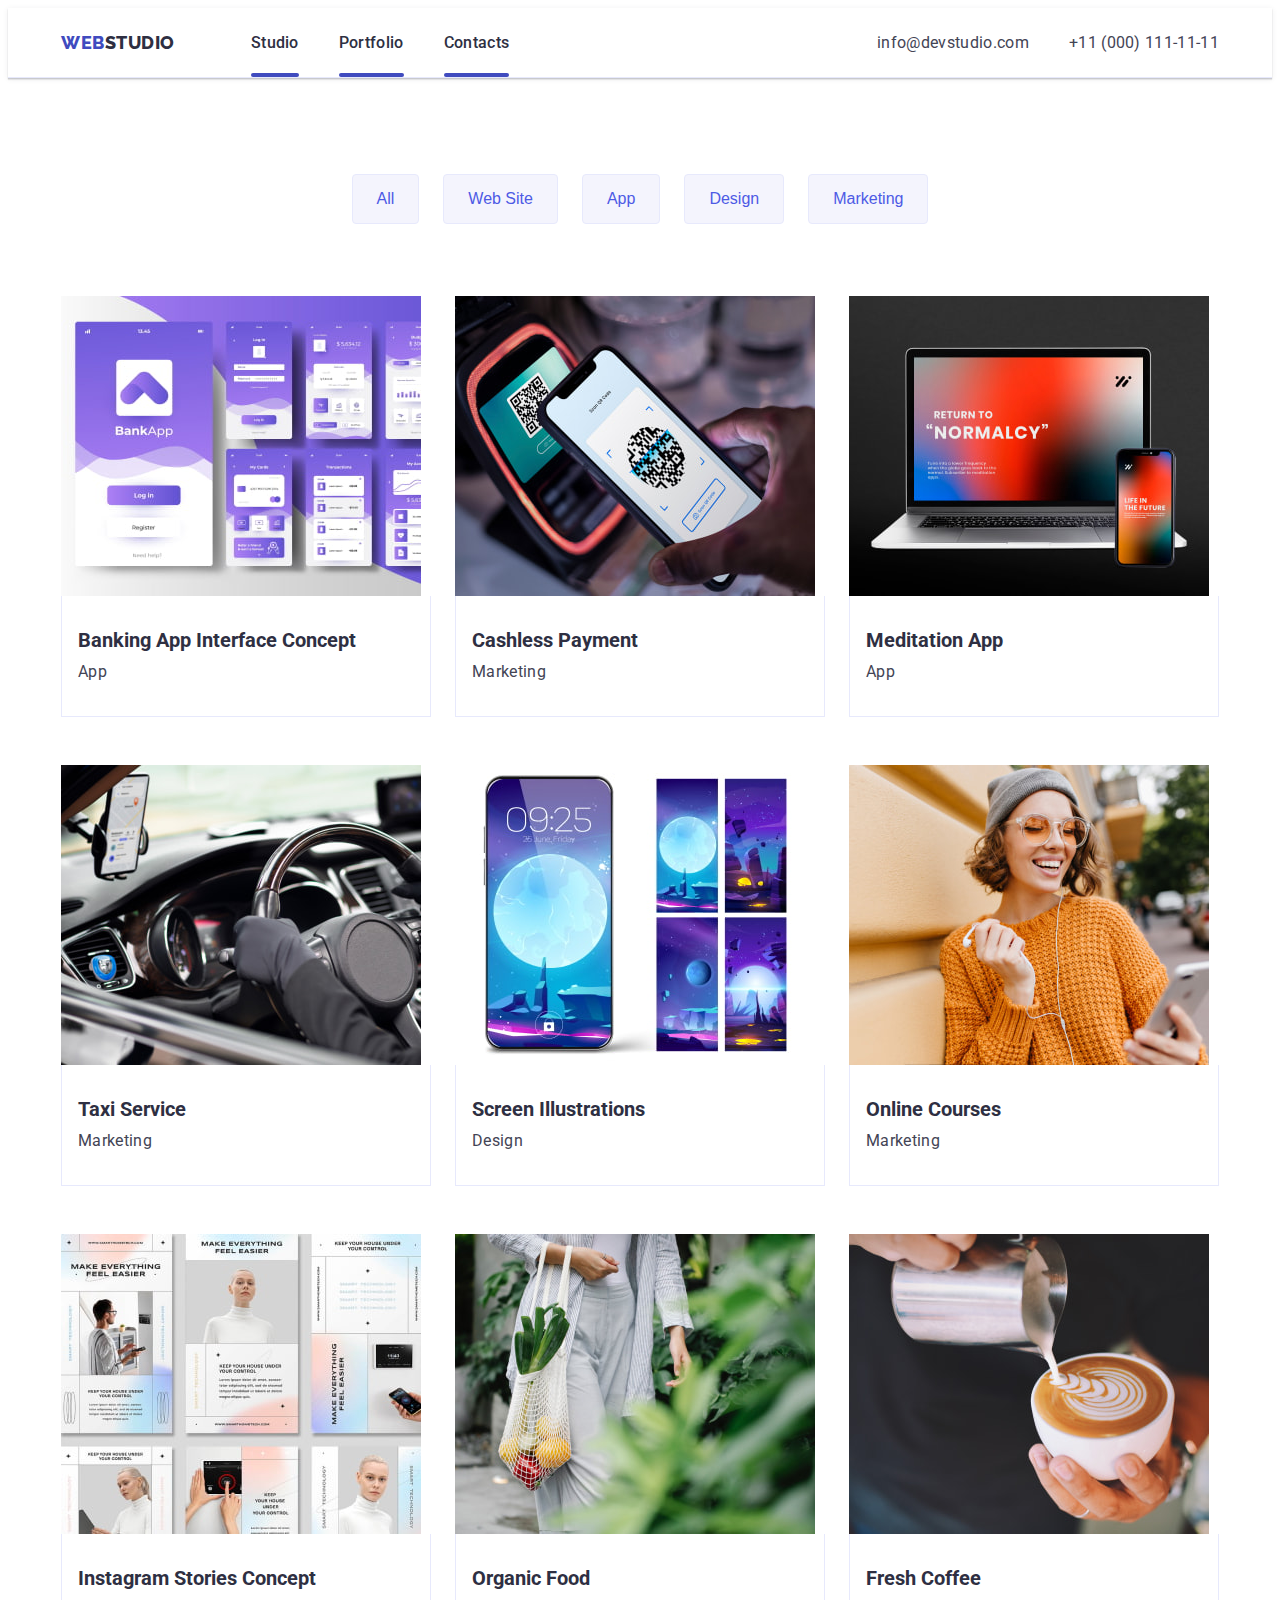
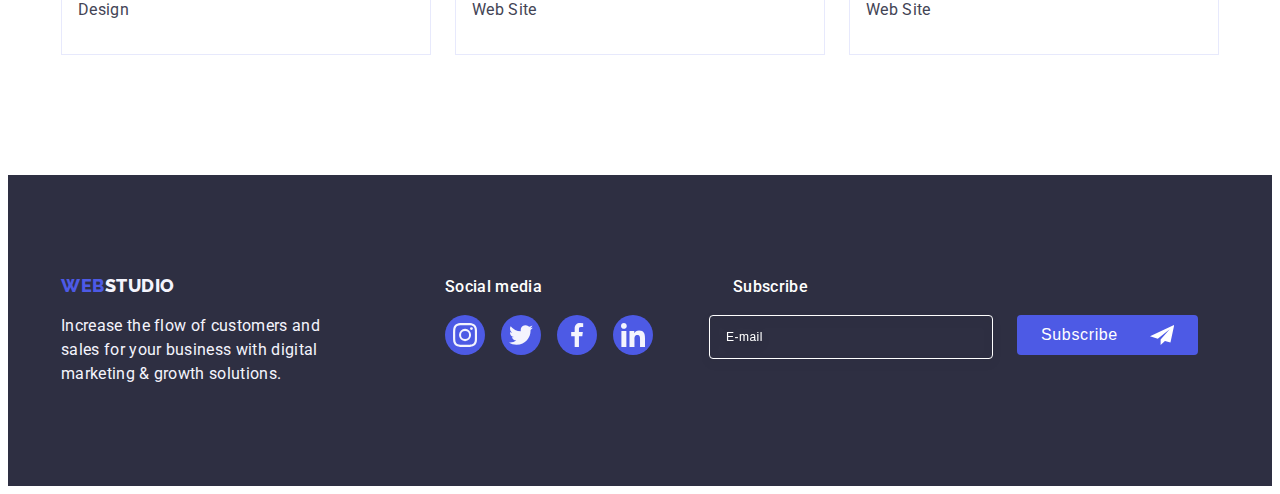
==== portfolio.html @ f1af1fd8 "Initial commit" ====
<!DOCTYPE html>
<html lang="en">
  <head>
    <meta charset="UTF-8" />
    <meta http-equiv="X-UA-Compatible" content="IE=edge" />
    <meta name="viewport" content="width=device-width, initial-scale=1.0" />
    <link rel="preconnect" href="https://fonts.googleapis.com" />
    <link rel="preconnect" href="https://fonts.gstatic.com" crossorigin />
    <title>Портфоліо</title>
    <link
      rel="stylesheet"
      href="https://cdnjs.cloudflare.com/ajax/libs/modern-normalize/2.0.0/modern-normalize.min.css"
      integrity="sha512-4xo8blKMVCiXpTaLzQSLSw3KFOVPWhm/TRtuPVc4WG6kUgjH6J03IBuG7JZPkcWMxJ5huwaBpOpnwYElP/m6wg=="
      crossorigin="anonymous"
      referrerpolicy="no-referrer"
    />
    <link
      href="https://fonts.googleapis.com/css2?family=Raleway:wght@800&family=Roboto:wght@400;500;700;900&display=swap"
      rel="stylesheet"
    />
    <link rel="stylesheet" href="./css/style.css" />
  </head>

  <body>
    <header class="header">
      <div class="container container-header">
        <nav class="nav">
          <a class="logo link" href="./index.html">Web<span class="studio">Studio</span></a>

          <ul class="list list-second">
            <li class="list-1"><a class="link link-first active" href="./index.html">Studio</a></li>
            <li class="list-1"
              ><a class="link link-first active" href="./portfolio.html">Portfolio</a></li
            >
            <li class="list-1"><a class="link link-first active" href="">Contacts</a></li>
          </ul>
        </nav>

        <address class="address">
          <ul class="list list-second">
            <li
              ><a class="mail-tel link" href="mailto:info@devstudio.com">info@devstudio.com</a></li
            >
            <li><a class="mail-tel link" href="tel:+110001111111">+11 (000) 111-11-11</a></li>
          </ul>
        </address>
      </div>
    </header>

    <main>
      <section class="portfolio-section-one">
        <div class="container">
          <h1 class="title-h-first visually-hidden">Effective Solutions for Your Business</h1>

          <ul class="portfolio-list">
            <li><button class="portfolio-button" type="button">All</button></li>
            <li><button class="portfolio-button" type="button">Web Site</button></li>
            <li><button class="portfolio-button" type="button">App</button></li>
            <li><button class="portfolio-button" type="button">Design</button></li>
            <li><button class="portfolio-button" type="button">Marketing</button></li>
          </ul>

          <ul class="portfolio-list-second">
            <li class="portfolio-li">
              <a class="link portfolio-link" href="">
                <div class="portfolio-image">
                  <img
                    src="./images/jpg/img1.jpg"
                    alt="Banking App Interface Concept"
                    width="360"
                    height="300"
                  />
                  <p class="portfolio-info"
                    >14 Stylish and User-Friendly App Design Concepts · Task Manager App · Calorie
                    Tracker App · Exotic Fruit Ecommerce App · Cloud Storage App</p
                  >
                </div>
                <div class="portfolio-container">
                  <h2 class="portfolio-h">Banking App Interface Concept</h2>
                  <p class="portfolio-p">App</p>
                </div>
              </a>
            </li>
            <li class="portfolio-li">
              <a class="link portfolio-link" href="">
                <div class="portfolio-image">
                  <img
                    src="./images/jpg/img2.jpg"
                    alt="Cashless Payment"
                    width="360"
                    height="300"
                  />
                  <p class="portfolio-info"
                    >14 Stylish and User-Friendly App Design Concepts · Task Manager App · Calorie
                    Tracker App · Exotic Fruit Ecommerce App · Cloud Storage App</p
                  >
                </div>
                <div class="portfolio-container">
                  <h2 class="portfolio-h">Cashless Payment</h2>
                  <p class="portfolio-p">Marketing</p>
                </div>
              </a>
            </li>
            <li class="portfolio-li">
              <a class="link portfolio-link" href=""
                ><div class="portfolio-image">
                  <img src="./images/jpg/img3.jpg" alt="Meditation App" width="360" height="300" />
                  <p class="portfolio-info"
                    >14 Stylish and User-Friendly App Design Concepts · Task Manager App · Calorie
                    Tracker App · Exotic Fruit Ecommerce App · Cloud Storage App</p
                  >
                </div>
                <div class="portfolio-container">
                  <h2 class="portfolio-h">Meditation App</h2>
                  <p class="portfolio-p">App</p>
                </div>
              </a>
            </li>
            <li class="portfolio-li">
              <a class="link portfolio-link" href=""
                ><div class="portfolio-image">
                  <img src="./images/jpg/img4.jpg" alt="Taxi Service" width="360" height="300" />
                  <p class="portfolio-info"
                    >14 Stylish and User-Friendly App Design Concepts · Task Manager App · Calorie
                    Tracker App · Exotic Fruit Ecommerce App · Cloud Storage App</p
                  >
                </div>
                <div class="portfolio-container">
                  <h2 class="portfolio-h">Taxi Service</h2>
                  <p class="portfolio-p">Marketing</p>
                </div>
              </a>
            </li>
            <li class="portfolio-li">
              <a class="link portfolio-link" href="">
                <div class="portfolio-image"
                  ><img
                    src="./images/jpg/img5.jpg"
                    alt="Screen Illustrations"
                    width="360"
                    height="300"
                  />
                  <p class="portfolio-info"
                    >14 Stylish and User-Friendly App Design Concepts · Task Manager App · Calorie
                    Tracker App · Exotic Fruit Ecommerce App · Cloud Storage App</p
                  >
                </div>
                <div class="portfolio-container">
                  <h2 class="portfolio-h">Screen Illustrations</h2>
                  <p class="portfolio-p">Design</p>
                </div>
              </a>
            </li>
            <li class="portfolio-li">
              <a class="link portfolio-link" href=""
                ><div class="portfolio-image">
                  <img src="./images/jpg/img6.jpg" alt="Online Courses" width="360" height="300" />
                  <p class="portfolio-info"
                    >14 Stylish and User-Friendly App Design Concepts · Task Manager App · Calorie
                    Tracker App · Exotic Fruit Ecommerce App · Cloud Storage App</p
                  >
                </div>
                <div class="portfolio-container">
                  <h2 class="portfolio-h">Online Courses</h2>
                  <p class="portfolio-p">Marketing</p>
                </div>
              </a>
            </li>
            <li class="portfolio-li">
              <a class="link portfolio-link" href=""
                ><div class="portfolio-image">
                  <img
                    src="./images/jpg/img7.jpg"
                    alt="Instagram Stories Concept"
                    width="360"
                    height="300"
                  />
                  <p class="portfolio-info"
                    >14 Stylish and User-Friendly App Design Concepts · Task Manager App · Calorie
                    Tracker App · Exotic Fruit Ecommerce App · Cloud Storage App</p
                  >
                </div>
                <div class="portfolio-container">
                  <h2 class="portfolio-h">Instagram Stories Concept</h2>
                  <p class="portfolio-p">Design</p>
                </div>
              </a>
            </li>
            <li class="portfolio-li">
              <a class="link portfolio-link" href=""
                ><div class="portfolio-image">
                  <img src="./images/jpg/img8.jpg" alt="Organic Food" width="360" height="300" />
                  <p class="portfolio-info"
                    >14 Stylish and User-Friendly App Design Concepts · Task Manager App · Calorie
                    Tracker App · Exotic Fruit Ecommerce App · Cloud Storage App</p
                  >
                </div>
                <div class="portfolio-container">
                  <h2 class="portfolio-h">Organic Food</h2>
                  <p class="portfolio-p">Web Site</p>
                </div>
              </a>
            </li>
            <li class="portfolio-li">
              <a class="link portfolio-link" href=""
                ><div class="portfolio-image">
                  <img src="./images/jpg/img9.jpg" alt="Fresh Coffee" width="360" height="300" />
                  <p class="portfolio-info"
                    >14 Stylish and User-Friendly App Design Concepts · Task Manager App · Calorie
                    Tracker App · Exotic Fruit Ecommerce App · Cloud Storage App</p
                  >
                </div>
                <div class="portfolio-container">
                  <h2 class="portfolio-h">Fresh Coffee</h2>
                  <p class="portfolio-p">Web Site</p>
                </div>
              </a>
            </li>
          </ul>
        </div>
      </section>
    </main>

    <footer class="footer">
      <div class="container footer-container">
        <div class="first-footer-container">
          <a class="footer-logo display footer-link" href="./index.html"
            >Web<span class="studio footer-studio">Studio</span></a
          >

          <p class="footer-text"
            >Increase the flow of customers and sales for your business with digital marketing &
            growth solutions.</p
          >
        </div>

        <div class="footer-social">
          <p class="p-media">Social media</p>
          <ul class="ul-media">
            <li class="li-media">
              <a class="a-media" href="">
                <svg class="svg-footer" width="24" height="24">
                  <use href="./images/icons.svg#instagram"></use>
                </svg>
              </a>
            </li>
            <li class="li-media">
              <a class="a-media" href="">
                <svg class="svg-footer" width="24" height="24">
                  <use href="./images/icons.svg#twitter"></use>
                </svg>
              </a>
            </li>
            <li class="li-media">
              <a class="a-media" href="">
                <svg class="svg-footer" width="24" height="24">
                  <use href="./images/icons.svg#facebook"></use>
                </svg>
              </a>
            </li>
            <li class="li-media">
              <a class="a-media" href="">
                <svg class="svg-footer" width="24" height="24">
                  <use href="./images/icons.svg#linkedin"></use>
                </svg>
              </a>
            </li>
          </ul>
        </div>

        <div class="container-subscribe">
          <p class="p-media">Subscribe</p>
          <form class="subscribe">
            <label class="label-one">
              <input class="subscribe-email" type="email" name="user-email" placeholder="E-mail" />
            </label>
            <button class="subscribe-button" type="submit"
              >Subscribe
              <svg class="icon-send" width="24" height="24">
                <use href="./images/icons.svg#icon-send"></use>
              </svg>
            </button>
          </form>
        </div>
      </div>
    </footer>
  </body>
</html>
---- css/style.css ----
:root {
  --white-color-first: #f4f4fd;
  --black-color: #2e2f42;
  --black-color-second: #434455;
  --blue-color: #4d5ae5;
  --white-color: #ffffff;
  --background-color-button: #404bbf;
  --light-slate: #8e8f99;
  --green: #31d0aa;
  --modal-window: #fcfcfc;
  --modal-button: #e7e9fc;
  --logo-weight: 500;
  --title-weight: 700;
  --logo-size: 16px;
  --logo-line-height: 1.5;
  --letter-spacing: 2%;
  --text-align: center;
  --title-size: 20px;
}

body {
  font-family: 'Roboto', sans-serif;
  color: var(--black-color-second);
  background-color: var(--white-color);
}

header {
  display: block;
}

img {
  display: block;
}

ul {
  padding-left: 0;
  padding-right: 0;
  list-style: none;
  margin: 0;
}

h1,
h2,
h3,
h4,
h5,
h6,
p {
  margin: 0;
}

.header {
  border-bottom: 1px solid #e7e9fc;
  box-shadow: 0px 2px 1px rgba(46, 47, 66, 0.08), 0px 1px 1px rgba(46, 47, 66, 0.16),
    0px 1px 6px rgba(46, 47, 66, 0.08);
}

.container {
  width: 1158px;
  margin: 0 auto;
  padding: 0 15px;
}

.container-header {
  display: flex;
  justify-content: space-between;
  align-items: center;
}

.nav {
  display: flex;
  align-items: center;
}

.header .logo {
  margin-right: 76px;
}

.logo {
  color: var(--blue-color);
  font-family: 'Raleway', sans-serif;
  font-weight: 800;
  font-size: 18px;
  line-height: 1.17;
  letter-spacing: 0.03em;
  text-transform: uppercase;
  position: relative;
  color: var(--background-color-button);
}

.link {
  text-decoration: none;
  padding: 24px 0;
}

.studio {
  color: var(--black-color);
}

.list {
  list-style: none;
  display: flex;
  gap: 24px;
  transition: color 250ms cubic-bezier(0.4, 0, 0.2, 1);
}

.list-1 {
  font-weight: var(--logo-weight);
  font-size: var(--logo-size);
  line-height: var(--logo-line-height);
  letter-spacing: 0.02em;
  color: var(--black-color);
  position: relative;
  color: var(--background-color-button);
}

.list-second {
  display: flex;
  gap: 40px;
  align-items: center;
}

.address-list {
  display: flex;
  gap: 40px;
  align-items: center;
  transition: color 250ms cubic-bezier(0.4, 0, 0.2, 1);
}

.list-third {
  gap: 24px;
}

.link-first {
  color: var(--black-color);
}

.active {
  position: relative;
  transition: color 250ms cubic-bezier(0.4, 0, 0.2, 1);
}

.active::after {
  content: '';
  position: absolute;
  left: 0;
  bottom: -1px;
  width: 100%;
  height: 4px;
  display: block;
  background-color: var(--background-color-button);
  border-radius: 2px;
}

.link-first:hover,
.link-first:focus {
  color: var(--background-color-button);
}

.address {
  display: flex;
  font-style: normal;
  align-self: center;
  margin-left: auto;
  justify-content: flex-end;
}

.mail-tel {
  font-size: var(--logo-size);
  line-height: var(--logo-line-height);
  letter-spacing: 0.02em;
  color: #434455;
  transition: color 250ms cubic-bezier(0.4, 0, 0.2, 1);
}

.mail-tel:hover,
.mail-tel:focus {
  color: var(--background-color-button);
}

.section-first {
  background-color: var(--black-color);
  padding: 188px 0;
  background: linear-gradient(rgba(46, 47, 66, 0.7), rgba(46, 47, 66, 0.7)),
    url(/goit-markup-hw-04/images/jpg/first-section.jpg);
  max-width: 1440px;
  background-repeat: no-repeat;
  background-size: cover;
  background-position: center;
  margin-left: auto;
  margin-right: auto;
}

.title-h-first {
  font-weight: var(--title-weight);
  font-size: 56px;
  line-height: 1.07;
  letter-spacing: 0.02em;
  text-align: var(--text-align);
  color: var(--white-color);
  max-width: 496px;
  margin-top: 0;
  margin-left: auto;
  margin-right: auto;
}

.first-button {
  background-color: var(--blue-color);
  font-family: inherit;
  font-weight: var(--logo-weight);
  font-size: var(--logo-size);
  line-height: var(--logo-line-height);
  letter-spacing: 0.04em;
  color: var(--white-color);
  cursor: pointer;
  border: none;
  display: block;
  min-width: 169px;
  height: 56px;
  border: none;
  border-radius: 4px;
  cursor: pointer;
  margin-left: auto;
  margin-right: auto;
  margin-top: 48px;
  transition: background-color 250ms cubic-bezier(0.4, 0, 0.2, 1);
}

.first-button:hover,
.first-button:focus {
  background-color: var(--background-color-button);
}

.section-second {
  padding: 120px 0;
}

.title-h-second {
  color: var(--black-color);
  font-weight: var(--title-weight);
  font-size: 36px;
  line-height: 1.11;
  letter-spacing: 0.02em;
  text-align: var(--text-align);
  text-transform: capitalize;
}

.second {
  margin-bottom: 72px;
}

.div {
  display: flex;
  align-items: center;
  justify-content: center;
  height: 112px;
  background-color: var(--white-color-first);
  border-radius: 4px;
  margin-bottom: 8px;
}

.list-two {
  display: flex;
  gap: 24px;
}

.li-one {
  width: calc((100% - 72px) / 4);
}

.div-two {
  display: flex;
  align-items: center;
  justify-content: center;
  height: 112px;
  background-color: var(--white-color-first);
  border-radius: 4px;
  margin-bottom: 8px;
}

.li-two {
  width: calc((100% - 48px) / 3);
}

.title-h-third-min {
  color: var(--black-color);
  font-weight: var(--logo-weight);
  font-size: var(--title-size);
  line-height: var(--logo-line-height);
  letter-spacing: 0.02em;
  margin-bottom: 8px;
}

.text-p-min {
  line-height: var(--logo-line-height);
  letter-spacing: 0.02em;
}

.section-third {
  padding-bottom: 120px;
}

.section-fourth {
  background-color: var(--white-color-first);
  padding: 120px 0;
}

.class-li {
  background-color: var(--white-color);
  width: calc((100% - 72px) / 4);
  border-radius: 0px 0px 4px 4px;
  box-shadow: 0px 1px 6px rgba(46, 47, 66, 0.08), 0px 1px 1px rgba(46, 47, 66, 0.16),
    0px 2px 1px rgba(46, 47, 66, 0.08);
}

.div-one {
  padding: 32px 0px;
}

.social-media {
  display: flex;
  justify-content: center;
  gap: 24px;
  margin-top: 8px;
}

.media-first {
  width: 40px;
  height: 40px;
}

.media-link {
  width: 100%;
  height: 100%;
  background-color: var(--blue-color);
  border-radius: 50%;
  display: flex;
  align-items: center;
  justify-content: center;
  transition: background-color 250ms cubic-bezier(0.4, 0, 0.2, 1);
}

.media-link:hover,
.media-link:focus {
  background-color: var(--background-color-button);
}

.media-svg {
  fill: var(--white-color-first);
}

.title-h-third-max {
  color: var(--black-color);
  font-weight: var(--logo-weight);
  font-size: var(--title-size);
  line-height: var(--logo-line-height);
  letter-spacing: 0.02em;
  text-align: center;
  margin-bottom: 8px;
  margin-top: 0;
}

.text-p-max {
  line-height: var(--logo-line-height);
  letter-spacing: 0.02em;
  text-align: center;
  margin: 0;
}

.section-fifth {
  padding: 120px 0;
}

.title-h-fifth {
  color: var(--black-color);
  font-weight: var(--title-weight);
  font-size: 36px;
  line-height: 1.11;
  letter-spacing: 0.02em;
  text-align: var(--text-align);
}

.fifth {
  margin-top: 0;
  margin-bottom: 72px;
}

.ul-fifth {
  display: flex;
  gap: 24px;
}

.li-fifth {
  width: calc((100% - 120px) / 6);
  height: 88px;
}

.a-fifth {
  width: 100%;
  height: 100%;
  border-radius: 4px;
  border: 1px solid var(--light-slate);
  display: flex;
  align-items: center;
  justify-content: center;
  color: var(--light-slate);
}

.a-fifth:hover,
.a-fifth:focus {
  border-color: var(--background-color-button);
  color: var(--background-color-button);
  transition: border-color 250ms cubic-bezier(0.4, 0, 0.2, 1),
    color 250ms cubic-bezier(0.4, 0, 0.2, 1);
}

.svg-fifth {
  fill: currentColor;
}

.footer {
  background-color: var(--black-color);
  padding: 100px 0;
}

.footer-container {
  display: flex;
  align-items: baseline;
  margin-right: auto;
  margin-left: auto;
}

.footer-logo {
  color: var(--blue-color);
  font-family: 'Raleway', sans-serif;
  font-weight: 800;
  font-size: 18px;
  line-height: 1.17;
  letter-spacing: 0.03em;
  text-transform: uppercase;
  margin-right: 76px;
}

.display {
  display: inline-block;
}

.footer-link {
  text-decoration: none;
  margin-bottom: 17.5px;
}

.footer-studio {
  color: var(--white-color-first);
}

.footer-text {
  color: var(--white-color-first);
  font-size: var(--logo-size);
  line-height: var(--logo-line-height);
  letter-spacing: 0.02em;
  max-width: 264px;
}

.p-media {
  font-weight: var(--logo-weight);
  font-size: var(--logo-size);
  line-height: var(--logo-line-height);
  letter-spacing: 0.02em;
  color: var(--white-color);
  margin-top: 0;
  margin-bottom: 16px;
}

.ul-media {
  display: flex;
  gap: 16px;
}

.li-media {
  width: 40px;
  height: 40px;
}

.a-media {
  width: 100%;
  height: 100%;
  background-color: var(--blue-color);
  border-radius: 50%;
  display: flex;
  align-items: center;
  justify-content: center;
  transition: background-color 250ms cubic-bezier(0.4, 0, 0.2, 1);
}

.a-media:hover,
.a-media:focus {
  background-color: var(--green);
}

.svg-footer {
  fill: var(--white-color-first);
}

.container-subscribe {
  margin-left: 80px;
}

.subscribe {
  display: flex;
  gap: 24px;
}

.subscribe-email {
  font-size: var(--logo-size);
  line-height: var(--logo-line-height);
  letter-spacing: 0.04em;
  background-color: transparent;
  color: var(--white-color);
  padding-left: 16px;
  border-radius: 4px;
  border: 1px solid var(--white-color);
  width: 264px;
  height: 40px;
  filter: drop-shadow(0px 4px 4px rgba(0, 0, 0, 0.15));
  font-size: 12px;
  margin-left: -24px;
}

.subscribe-email::placeholder {
  color: var(--white-color);
  font-weight: var(--logo-weight);
  font-size: 12px;
  line-height: var(--logo-line-height);
  letter-spacing: 4%;
  margin-top: auto;
  margin-bottom: auto;
}

.subscribe-button {
  display: flex;
  justify-content: center;
  align-items: center;
  background-color: var(--blue-color);
  color: var(--white-color);
  border-radius: 4px;
  padding: 8px 24px;
  margin-left: -24px;
  gap: 16px;
  border: none;
  font-weight: var(--logo-weight);
  font-size: var(--logo-size);
  line-height: var(--logo-line-height);
  letter-spacing: 0.04em;
  min-width: 165px;
  height: 40px;
  cursor: pointer;
}

.icon-send {
  padding: auto;
  margin-left: 16px;
}

.button {
  font-family: 'Roboto', sans-serif;
  font-weight: var(--logo-weight);
  font-size: var(--logo-size);
  line-height: var(--logo-line-height);
  letter-spacing: 0.04em;
  color: var(--blue-color);
  background-color: var(--white-color-first);
  cursor: pointer;
  border: none;
}

.button:hover,
.button:focus {
  color: var(--white-color);
  background-color: var(--background-color-button);
}

.h-second {
  font-weight: var(--logo-weight);
  font-size: 20px;
  line-height: 1.2;
  letter-spacing: 0.02em;
  color: var(--black-color);
}

.portfolio-p {
  font-size: 16px;
  line-height: var(--logo-line-height);
  letter-spacing: 0.02em;
  color: var(--black-color-second);
  margin: 0;
}

.portfolio-section-one {
  padding-top: 96px;
  padding-bottom: 120px;
}

.portfolio-list {
  display: flex;
  justify-content: center;
  gap: 24px;
  margin-bottom: 72px;
}

.portfolio-button {
  display: flex;
  padding: 12px 24px;
  border: 1px solid #e7e9fc;
  border-radius: 4px;
  color: var(--blue-color);
  background-color: var(--white-color-first);
  cursor: pointer;
  font-weight: 500;
  font-size: var(--logo-size);
  line-height: var(--logo-line-height);
  letter-spacing: 4%;
  transition: color 250ms cubic-bezier(0.4, 0, 0.2, 1),
    background-color 250ms cubic-bezier(0.4, 0, 0.2, 1),
    border-color 250ms cubic-bezier(0.4, 0, 0.2, 1), box-shadow 250ms cubic-bezier(0.4, 0, 0.2, 1);
}

.portfolio-button:hover,
.portfolio-button:focus {
  display: flex;
  background-color: var(--background-color-button);
  border: 1px solid transparent;
  color: var(--white-color);
  box-shadow: 0px 3px 1px rgba(0, 0, 0, 0.1), 0px 2px 1px rgba(0, 0, 0, 0.08),
    0px 2px 2px rgba(0, 0, 0, 0.12);
  border-radius: 4px;
  font-weight: 500;
}

.portfolio-list-second {
  display: flex;
  flex-wrap: wrap;
  column-gap: 24px;
  row-gap: 48px;
}

.portfolio-li {
  width: calc((100% - 48px) / 3);
}

.portfolio-link {
  display: block;
  transition: box-shadow 250ms cubic-bezier(0.4, 0, 0.2, 1);
  padding: 0;
}

.portfolio-link:hover .portfolio-info,
.portfolio-link:focus .portfolio-info {
  transform: translateY(0%);
}

.portfolio-link:hover,
.portfolio-link:focus {
  display: block;
  box-shadow: 0px 1px 6px rgba(46, 47, 66, 0.08), 0px 1px 1px rgba(46, 47, 66, 0.16),
    0px 2px 1px rgba(46, 47, 66, 0.08);
}

.portfolio-image {
  position: relative;
  overflow: hidden;
}

.portfolio-info {
  position: absolute;
  top: 0;
  font-size: var(--logo-size);
  line-height: var(--logo-line-height);
  letter-spacing: 0.02em;
  color: var(--white-color-first);
  padding: 40px 32px;
  background-color: var(--blue-color);
  height: 100%;
  width: 100%;
  transform: translateY(100%);
  transition: transform 250ms cubic-bezier(0.4, 0, 0.2, 1);
}

.visually-hidden {
  position: absolute;
  width: 1px;
  height: 1px;
  margin: -1px;
  border: 0;
  padding: 0;

  white-space: nowrap;
  clip-path: inset(100%);
  clip: rect(0 0 0 0);
  overflow: hidden;
}

.portfolio-container {
  padding: 32px 16px;
  border: 1px solid #e7e9fc;
  border-top: none;
}

.portfolio-h {
  margin-bottom: 8px;
  margin-top: 0;
  color: var(--black-color);
  font-size: 20px;
}

.container-footer {
  display: flex;
  align-items: baseline;
}

.first-footer-container {
  margin-right: 120px;
}

.modal-window {
  position: fixed;
  top: 0;
  left: 0;
  width: 100%;
  height: 100%;
  background-color: rgba(46, 47, 66, 0.4);
  transition: opacity 250ms cubic-bezier(0.4, 0, 0.2, 1),
    visibility 250ms cubic-bezier(0.4, 0, 0.2, 1);
}

.is-hidden {
  opacity: 0;
  visibility: hidden;
  pointer-events: none;
}

.modal-window-container {
  position: absolute;
  top: 50%;
  left: 50%;
  transform: translate(-50%, -50%) scale(1);
  width: 408px;
  min-height: 584px;
  background: var(--modal-window);
  box-shadow: 0px 1px 1px rgba(0, 0, 0, 0.14), 0px 1px 3px rgba(0, 0, 0, 0.12),
    0px 2px 1px rgba(0, 0, 0, 0.2);
  border-radius: 4px;
  transition: transform 250ms cubic-bezier(0.4, 0, 0.2, 1);
  text-align: center;
  letter-spacing: 0.02em;
  padding: 72px 24px 24px;
}

.modal-button {
  position: absolute;
  top: 24px;
  right: 24px;
  width: 24px;
  height: 24px;
  border-radius: 50%;
  display: flex;
  align-items: center;
  justify-content: center;
  background-color: var(--modal-button);
  border: 1px solid rgba(0, 0, 0, 0.1);
  padding: 0;
  cursor: pointer;
  transition: background-color 250ms cubic-bezier(0.4, 0, 0.2, 1),
    border 250ms cubic-bezier(0.4, 0, 0.2, 1);
}

.modal-button:hover,
.modal-button:focus {
  background-color: var(--background-color-button);
  border: none;
  fill: var(--white-color);
}

.svg-close-modal {
  transition: fill 250ms cubic-bezier(0.4, 0, 0.2, 1);
}

.use-close-modal:hover,
.use-close-modal:focus {
  fill: var(--white-color);
}

.modal-p {
  font-weight: var(--logo-weight);
  font-size: var(--logo-size);
  line-height: var(--logo-line-height);
  letter-spacing: var(--letter-spacing);
  color: var(--black-color);
  margin-bottom: 16px;
}

.div-modal-one {
  margin-bottom: 8px;
}

.div-modal-two {
  margin-bottom: 16px;
}

label {
  display: flex;
  flex-direction: column;
  margin-bottom: 8px;
  margin-right: 24px;
  text-align: start;
}

.form-label {
  font-size: 12px;
  line-height: 1.17;
  letter-spacing: 0.04em;
  color: var(--light-slate);
  display: block;
  margin-bottom: 4px;
}

.div-in-label {
  position: relative;
}

.form-input {
  width: 100%;
  height: 40px;
  border: 1px solid rgba(46, 47, 66, 0.4);
  border-radius: 4px;
  background-color: transparent;
  padding-left: 38px;
  outline: transparent;
  transition: border-color 250ms cubic-bezier(0.4, 0, 0.2, 1);
}

.form-input:focus {
  border-color: var(--blue-color);
}

.svg-in-form {
  position: absolute;
  left: 16px;
  top: 50%;
  transform: translateY(-50%);
  transition: fill 250ms cubic-bezier(0.4, 0, 0.2, 1);
  color: var(--black-color);
}

input:focus + svg.svg-in-form {
  fill: var(--blue-color);
}

.textarea {
  width: 100%;
  height: 120px;
  font-size: 12px;
  line-height: 1.17;
  letter-spacing: 0.04em;
  color: rgba(46, 47, 66, 0.4);
  border: 1px solid rgba(46, 47, 66, 0.4);
  border-radius: 4px;
  background-color: transparent;
  padding: 8px 16px;
  outline: transparent;
  resize: none;
  transition: border-color 250ms cubic-bezier(0.4, 0, 0.2, 1);
}

.textarea:focus {
  border-color: var(--blue-color);
}

.textarea::placeholder {
  color: var(--black-color);
  opacity: 40%;
}

.div-modal-three {
  margin-bottom: 24px;
}

.label-checkbox {
  font-size: 12px;
  line-height: 1.17;
  letter-spacing: 0.04em;
  color: var(--light-slate);
  display: inline-block;
}

.span-in-label {
  width: 16px;
  height: 16px;
  border: 1px solid rgba(46, 47, 66, 0.4);
  border-radius: 2px;
  transition: background-color 250ms cubic-bezier(0.4, 0, 0.2, 1),
    border 250ms cubic-bezier(0.4, 0, 0.2, 1), fill 250ms cubic-bezier(0.4, 0, 0.2, 1);
  display: inline-flex;
  align-items: center;
  justify-content: center;
  fill: transparent;
}

.input-checked:checked + .label-checkbox .span-in-label {
  background-color: var(--background-color-button);
  border: none;
  fill: var(--white-color-first);
}

.link-in-label {
  color: var(--blue-color);
}

.button-in-form {
  display: block;
  min-width: 169px;
  height: 56px;
  font-family: 'Roboto', sans-serif;
  font-size: var(--logo-size);
  font-weight: var(--logo-weight);
  line-height: var(--logo-line-height);
  letter-spacing: 0.04em;
  color: var(--white-color);
  cursor: pointer;
  background-color: var(--blue-color);
  border: none;
  border-radius: 4px;
  transition: background-color 250ms cubic-bezier(0.4, 0, 0.2, 1);
  margin-left: 95px;
}
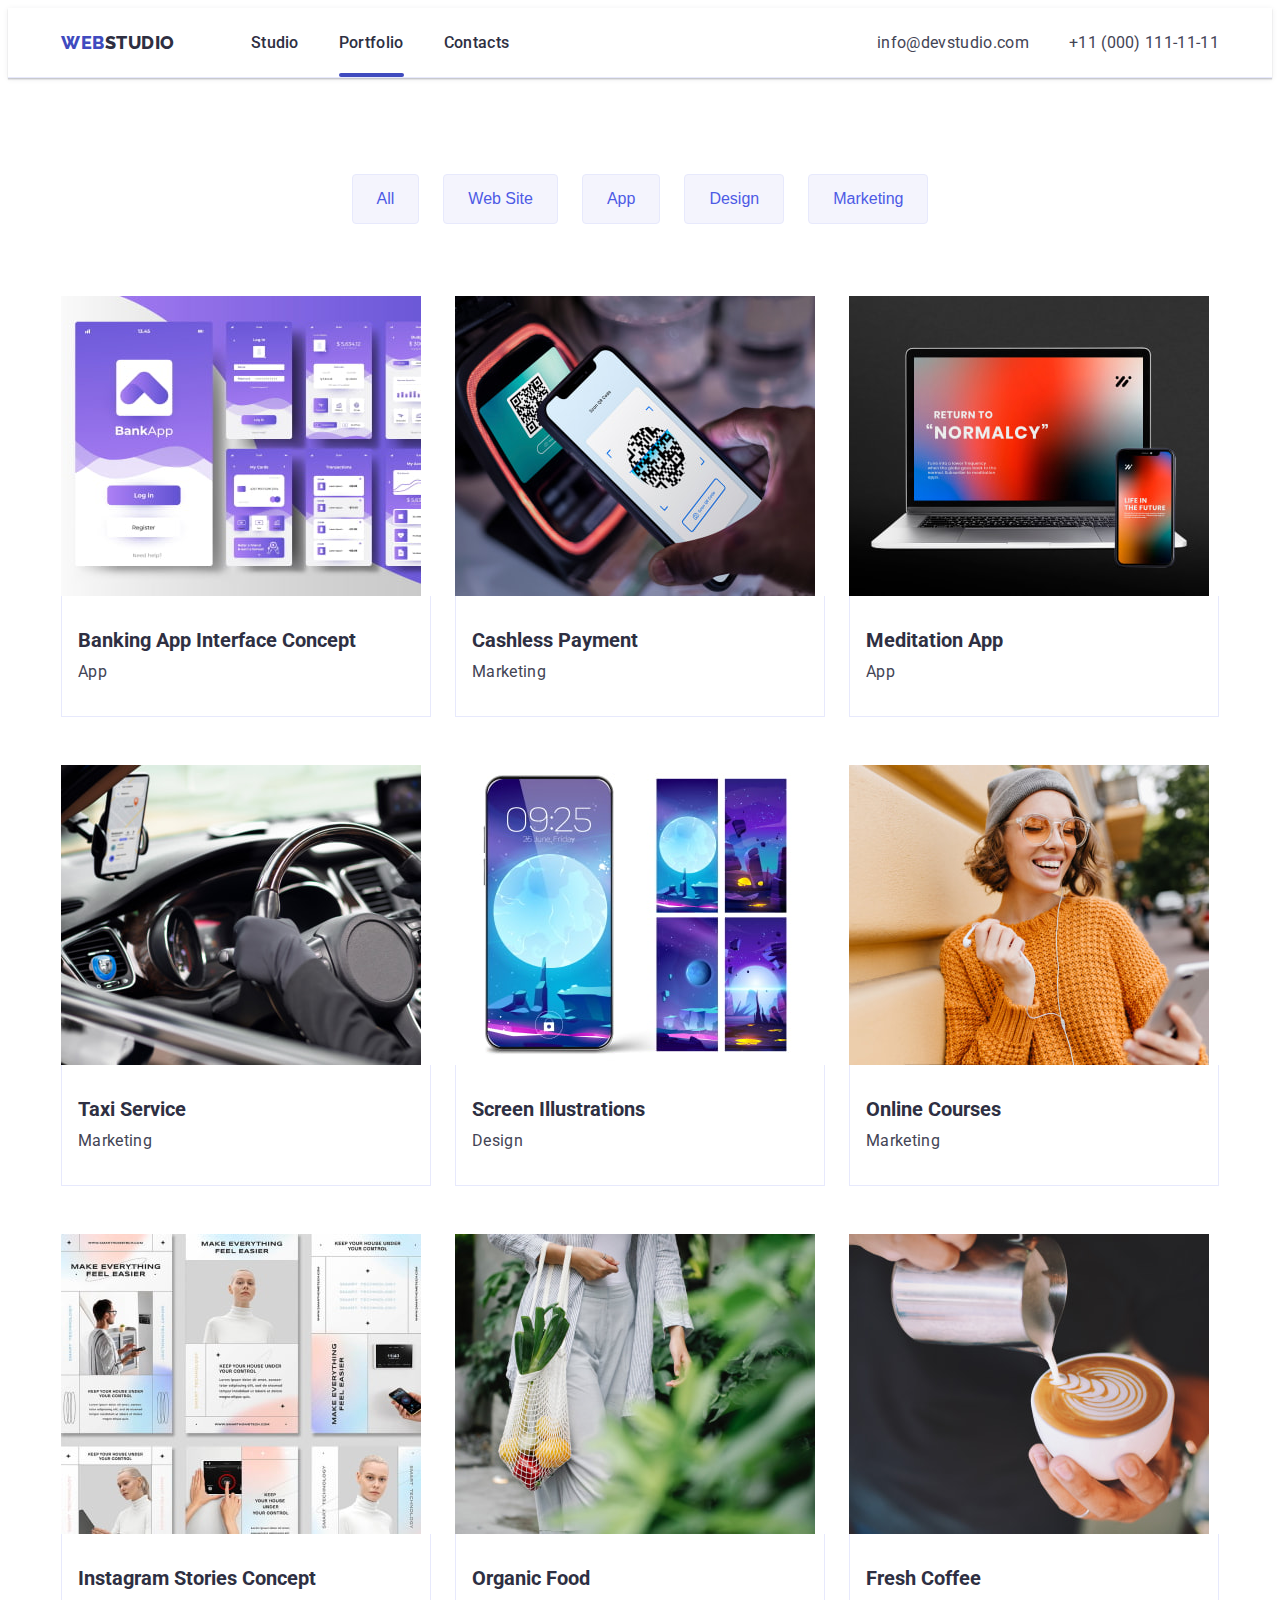
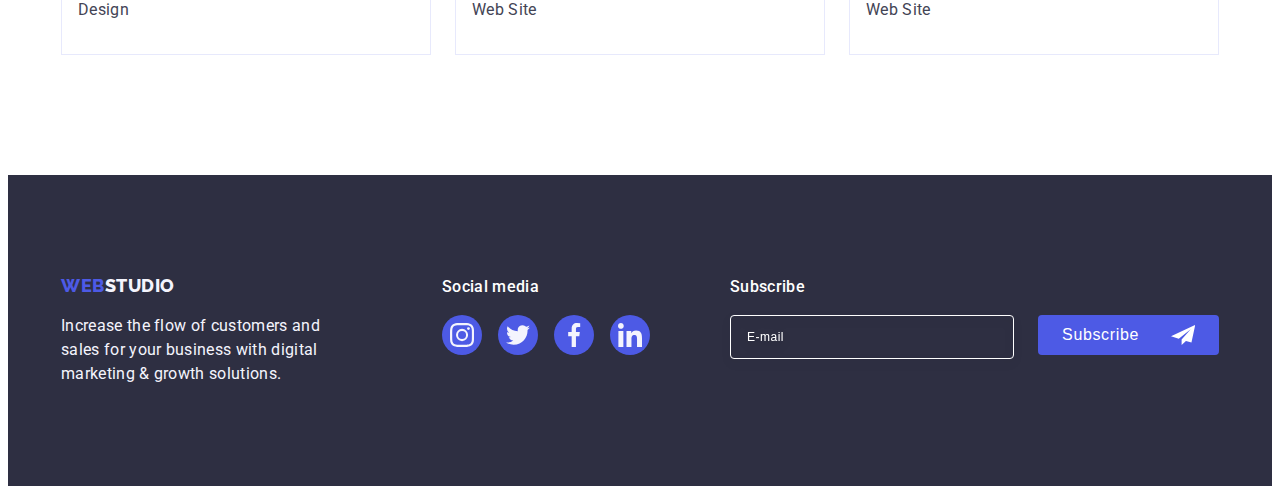
==== commit 87382124: "mush has been done" ====
--- a/portfolio.html
+++ b/portfolio.html
@@ -28,11 +28,11 @@
           <a class="logo link" href="./index.html">Web<span class="studio">Studio</span></a>
 
           <ul class="list list-second">
-            <li class="list-1"><a class="link link-first active" href="./index.html">Studio</a></li>
+            <li class="list-1"><a class="link link-first" href="./index.html">Studio</a></li>
             <li class="list-1"
               ><a class="link link-first active" href="./portfolio.html">Portfolio</a></li
             >
-            <li class="list-1"><a class="link link-first active" href="">Contacts</a></li>
+            <li class="list-1"><a class="link link-first" href="">Contacts</a></li>
           </ul>
         </nav>
 
--- a/css/style.css
+++ b/css/style.css
@@ -152,8 +152,8 @@
   border-radius: 2px;
 }
 
-.link-first:hover,
-.link-first:focus {
+.active:hover,
+.active:focus {
   color: var(--background-color-button);
 }
 
@@ -524,7 +524,7 @@
   height: 40px;
   filter: drop-shadow(0px 4px 4px rgba(0, 0, 0, 0.15));
   font-size: 12px;
-  margin-left: -24px;
+  margin-left: 0px;
 }
 
 .subscribe-email::placeholder {
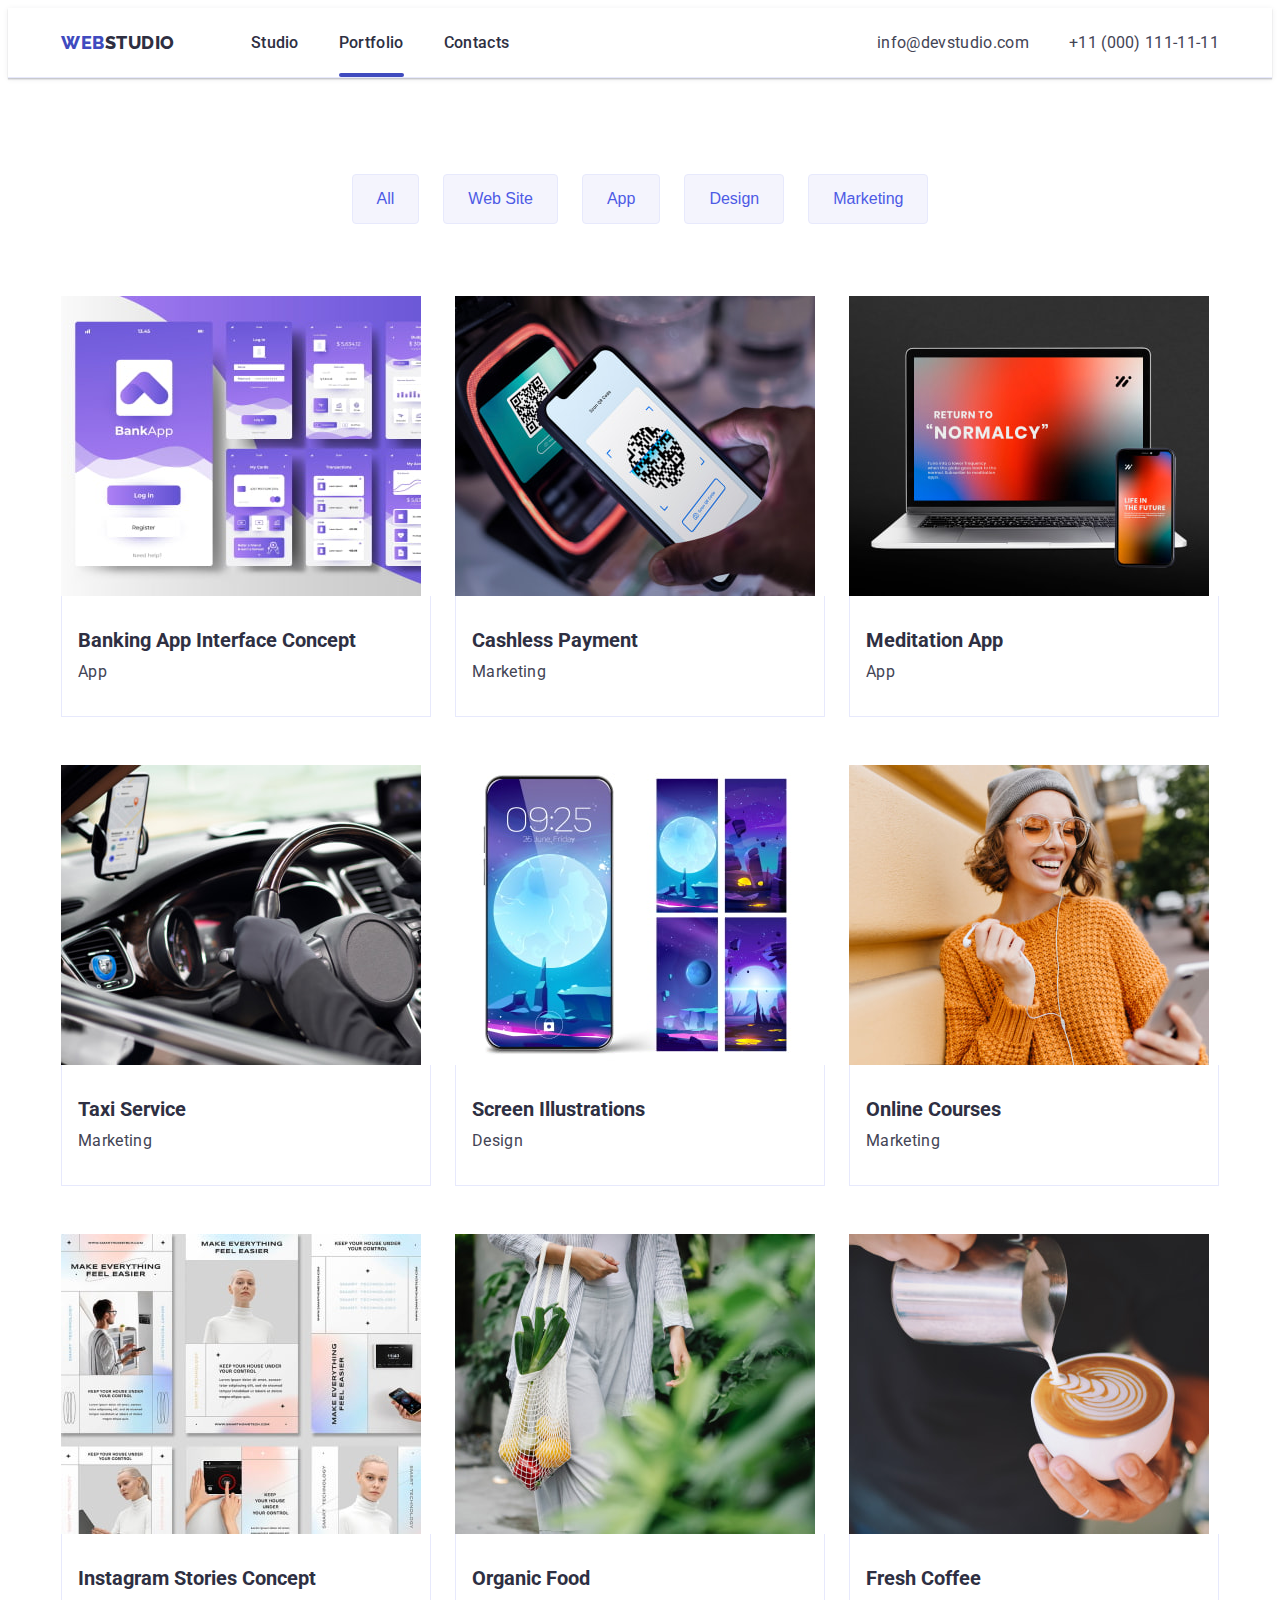
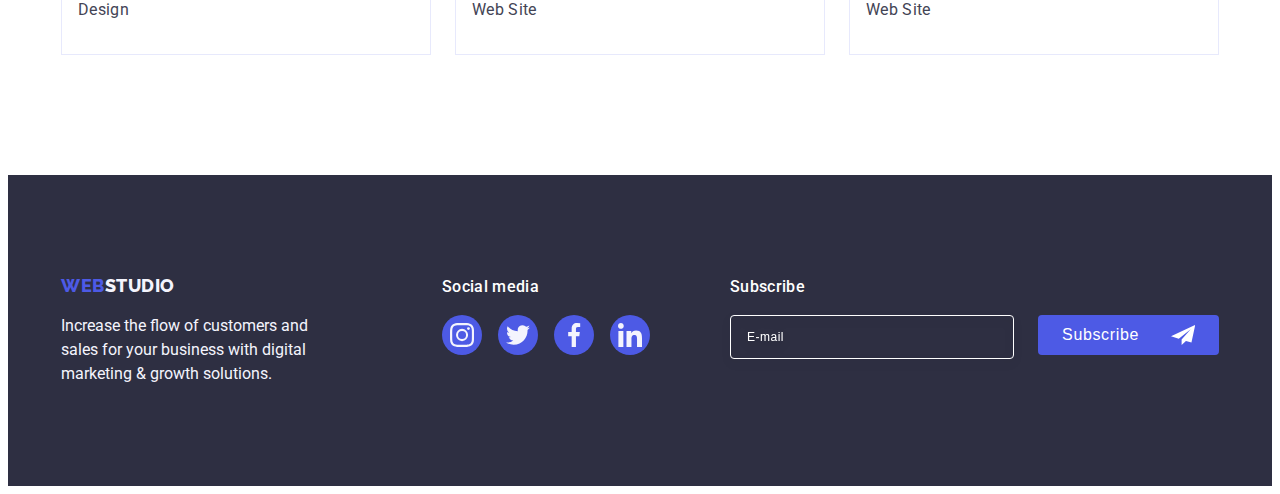
==== commit c0f4319e: "create new file? media.css for begin work" ====
--- a/portfolio.html
+++ b/portfolio.html
@@ -19,6 +19,7 @@
       rel="stylesheet"
     />
     <link rel="stylesheet" href="./css/style.css" />
+    <link rel="stylesheet" href="./css/media.css" />
   </head>
 
   <body>
@@ -238,28 +239,28 @@
           <p class="p-media">Social media</p>
           <ul class="ul-media">
             <li class="li-media">
-              <a class="a-media" href="">
+              <a class="a-media" href="https://www.instagram.com/">
                 <svg class="svg-footer" width="24" height="24">
                   <use href="./images/icons.svg#instagram"></use>
                 </svg>
               </a>
             </li>
             <li class="li-media">
-              <a class="a-media" href="">
+              <a class="a-media" href="https://twitter.com/">
                 <svg class="svg-footer" width="24" height="24">
                   <use href="./images/icons.svg#twitter"></use>
                 </svg>
               </a>
             </li>
             <li class="li-media">
-              <a class="a-media" href="">
+              <a class="a-media" href="https://www.facebook.com/">
                 <svg class="svg-footer" width="24" height="24">
                   <use href="./images/icons.svg#facebook"></use>
                 </svg>
               </a>
             </li>
             <li class="li-media">
-              <a class="a-media" href="">
+              <a class="a-media" href="https://www.linkedin.com/">
                 <svg class="svg-footer" width="24" height="24">
                   <use href="./images/icons.svg#linkedin"></use>
                 </svg>
--- a/css/style.css
+++ b/css/style.css
@@ -458,7 +458,6 @@
   color: var(--white-color-first);
   font-size: var(--logo-size);
   line-height: var(--logo-line-height);
-  letter-spacing: 0.02em;
   max-width: 264px;
 }
 
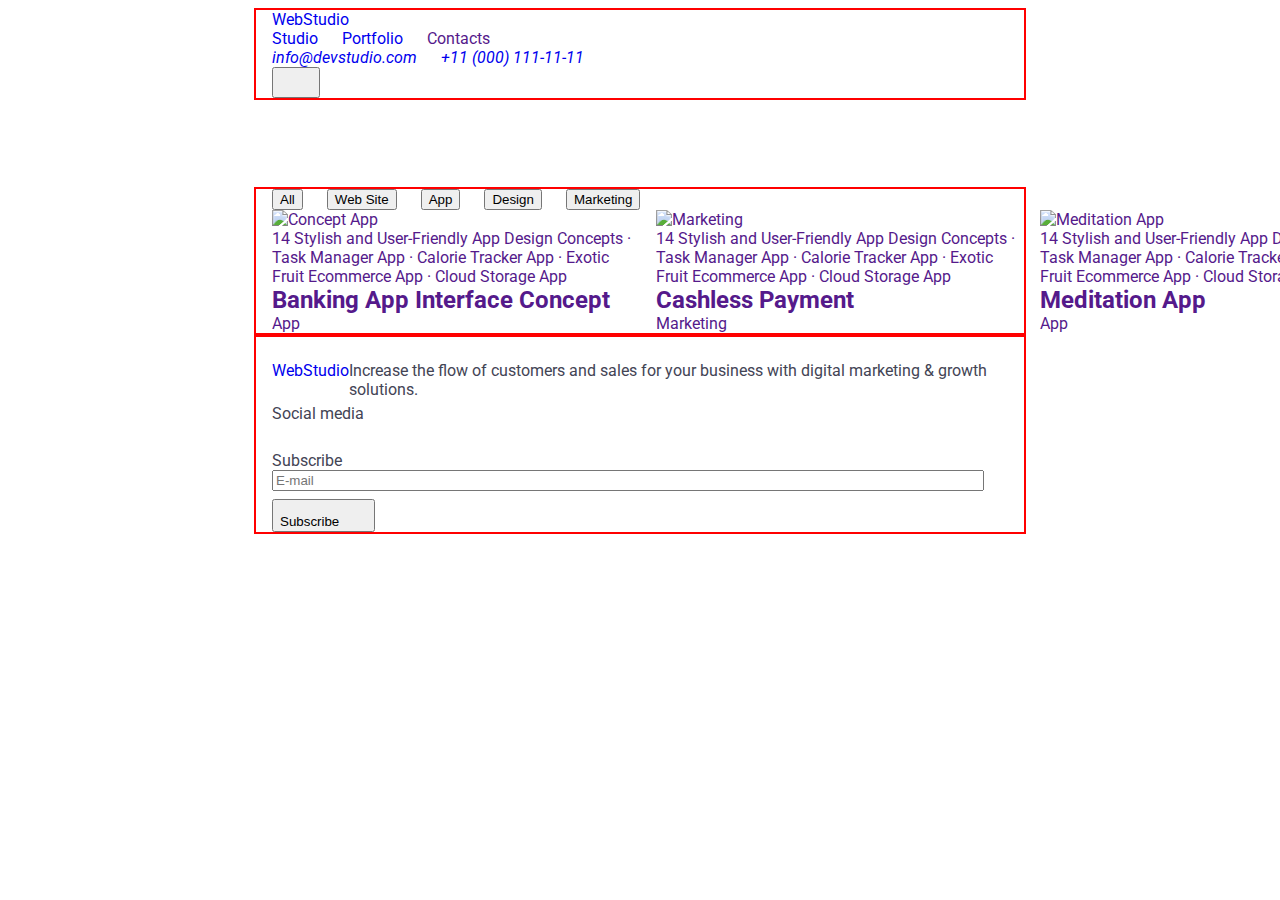
==== commit 0d52b58e: "mush has been done" ====
--- a/portfolio.html
+++ b/portfolio.html
@@ -23,197 +23,341 @@
   </head>
 
   <body>
-    <header class="header">
-      <div class="container container-header">
-        <nav class="nav">
-          <a class="logo link" href="./index.html">Web<span class="studio">Studio</span></a>
-
-          <ul class="list list-second">
-            <li class="list-1"><a class="link link-first" href="./index.html">Studio</a></li>
-            <li class="list-1"
-              ><a class="link link-first active" href="./portfolio.html">Portfolio</a></li
-            >
-            <li class="list-1"><a class="link link-first" href="">Contacts</a></li>
+    <header class="page-header">
+      <div class="header-container container">
+        <nav class="header-navigation">
+          <a class="page-logo link" href="./index.html">
+            Web<span class="page-logo-color">Studio</span>
+          </a>
+
+          <ul class="header-menu-list list">
+            <li class="header-menu-item">
+              <a class="header-menu-link link" href="./index.html" target="_self"> Studio </a>
+            </li>
+            <li class="header-menu-item">
+              <a
+                class="header-menu-link link menu-link-active"
+                href="./portfolio.html"
+                target="_self"
+              >
+                Portfolio
+              </a>
+            </li>
+            <li class="header-menu-item">
+              <a class="header-menu-link link" href="">Contacts</a>
+            </li>
           </ul>
         </nav>
 
-        <address class="address">
-          <ul class="list list-second">
-            <li
-              ><a class="mail-tel link" href="mailto:info@devstudio.com">info@devstudio.com</a></li
-            >
-            <li><a class="mail-tel link" href="tel:+110001111111">+11 (000) 111-11-11</a></li>
+        <address class="header-contacts">
+          <ul class="header-contacts-list list">
+            <li class="header-contacts-item">
+              <a class="header-contacts-link link" href="mailto:info@devstudio.com"
+                >info@devstudio.com
+              </a>
+            </li>
+            <li class="header-contacts-item">
+              <a class="header-contacts-link link" href="tel:+110001111111">+11 (000) 111-11-11 </a>
+            </li>
           </ul>
         </address>
+
+        <button class="menu-open-button" type="button" data-menu-open>
+          <svg class="menu-button-hamburger" width="32" height="22">
+            <use href="./images/icons.svg#icon-menu-hamburger"></use>
+          </svg>
+        </button>
+      </div>
+
+      <div class="mobile-menu is-hidden" data-menu>
+        <button class="menu-close-button" type="button" data-menu-close>
+          <svg class="icon-close-button" width="8" height="8">
+            <use href="./images/icons.svg#icon-close-menu-button"></use>
+          </svg>
+        </button>
+
+        <ul class="mobile-menu-list list">
+          <li class="mobile-menu-item">
+            <a class="mobile-menu-link link" href="./index.html" target="_self"> Studio </a>
+          </li>
+          <li class="mobile-menu-item">
+            <a
+              class="mobile-menu-link link menu-link-active"
+              href="./portfolio.html"
+              target="_self"
+            >
+              Portfolio
+            </a>
+          </li>
+          <li class="mobile-menu-item">
+            <a class="mobile-menu-link link" href="">Contacts</a>
+          </li>
+        </ul>
+
+        <div>
+          <address class="mobile-contacts">
+            <ul class="mobile-contacts-list list">
+              <li class="mobile-contacts-item">
+                <a class="mobile-contacts-tel link" href="tel:+110001111111"
+                  >+11 (000) 111-11-11
+                </a>
+              </li>
+              <li class="mobile-contacts-item">
+                <a class="mobile-contacts-mail link" href="mailto:info@devstudio.com"
+                  >info@devstudio.com
+                </a>
+              </li>
+            </ul>
+          </address>
+
+          <div class="mobile-socials-wrap">
+            <ul class="mobile-social-list list">
+              <li class="mobile-social-item">
+                <a href="" class="mobile-social-link link">
+                  <svg class="mobile-social-logo" width="24" height="24">
+                    <use href="./images/icons.svg#icon-mobile-socials-1"></use>
+                  </svg>
+                </a>
+              </li>
+              <li class="mobile-social-item">
+                <a href="" class="mobile-social-link link">
+                  <svg class="mobile-social-logo" width="24" height="24">
+                    <use href="./images/icons.svg#icon-mobile-socials-2"></use>
+                  </svg>
+                </a>
+              </li>
+              <li class="mobile-social-item">
+                <a href="" class="mobile-social-link link">
+                  <svg class="mobile-social-logo" width="24" height="24">
+                    <use href="./images/icons.svg#icon-mobile-socials-3"></use>
+                  </svg>
+                </a>
+              </li>
+              <li class="mobile-social-item">
+                <a href="" class="mobile-social-link link">
+                  <svg class="mobile-social-logo" width="24" height="24">
+                    <use href="./images/icons.svg#icon-mobile-socials-4"></use>
+                  </svg>
+                </a>
+              </li>
+            </ul>
+          </div>
+        </div>
       </div>
     </header>
 
-    <main>
-      <section class="portfolio-section-one">
+    <!--Page main portfolio-->
+    <main class="portfolio">
+      <section class="portfolio-section">
         <div class="container">
-          <h1 class="title-h-first visually-hidden">Effective Solutions for Your Business</h1>
-
-          <ul class="portfolio-list">
-            <li><button class="portfolio-button" type="button">All</button></li>
-            <li><button class="portfolio-button" type="button">Web Site</button></li>
-            <li><button class="portfolio-button" type="button">App</button></li>
-            <li><button class="portfolio-button" type="button">Design</button></li>
-            <li><button class="portfolio-button" type="button">Marketing</button></li>
+          <h1 class="visually-hidden"> Lorem ipsum dolor sit amet consectetur adipisicing. </h1>
+
+          <ul class="portfolio-button-list list">
+            <li class="portfolio-button-item">
+              <button type="button" class="portfolio-btns-items portfolio-button-active">
+                All
+              </button>
+            </li>
+            <li class="portfolio-button-item">
+              <button type="button" class="portfolio-btns-items"> Web Site </button>
+            </li>
+            <li class="portfolio-button-item">
+              <button type="button" class="portfolio-btns-items">App</button>
+            </li>
+            <li class="portfolio-button-item">
+              <button type="button" class="portfolio-btns-items">Design</button>
+            </li>
+            <li class="portfolio-button-item">
+              <button type="button" class="portfolio-btns-items"> Marketing </button>
+            </li>
           </ul>
 
-          <ul class="portfolio-list-second">
-            <li class="portfolio-li">
-              <a class="link portfolio-link" href="">
-                <div class="portfolio-image">
-                  <img
-                    src="./images/jpg/img1.jpg"
-                    alt="Banking App Interface Concept"
-                    width="360"
-                    height="300"
-                  />
-                  <p class="portfolio-info"
-                    >14 Stylish and User-Friendly App Design Concepts · Task Manager App · Calorie
-                    Tracker App · Exotic Fruit Ecommerce App · Cloud Storage App</p
-                  >
-                </div>
-                <div class="portfolio-container">
-                  <h2 class="portfolio-h">Banking App Interface Concept</h2>
-                  <p class="portfolio-p">App</p>
-                </div>
-              </a>
-            </li>
-            <li class="portfolio-li">
-              <a class="link portfolio-link" href="">
-                <div class="portfolio-image">
-                  <img
-                    src="./images/jpg/img2.jpg"
-                    alt="Cashless Payment"
-                    width="360"
-                    height="300"
-                  />
-                  <p class="portfolio-info"
-                    >14 Stylish and User-Friendly App Design Concepts · Task Manager App · Calorie
-                    Tracker App · Exotic Fruit Ecommerce App · Cloud Storage App</p
-                  >
-                </div>
-                <div class="portfolio-container">
-                  <h2 class="portfolio-h">Cashless Payment</h2>
-                  <p class="portfolio-p">Marketing</p>
-                </div>
-              </a>
-            </li>
-            <li class="portfolio-li">
-              <a class="link portfolio-link" href=""
-                ><div class="portfolio-image">
-                  <img src="./images/jpg/img3.jpg" alt="Meditation App" width="360" height="300" />
-                  <p class="portfolio-info"
-                    >14 Stylish and User-Friendly App Design Concepts · Task Manager App · Calorie
-                    Tracker App · Exotic Fruit Ecommerce App · Cloud Storage App</p
-                  >
-                </div>
-                <div class="portfolio-container">
-                  <h2 class="portfolio-h">Meditation App</h2>
-                  <p class="portfolio-p">App</p>
-                </div>
-              </a>
-            </li>
-            <li class="portfolio-li">
-              <a class="link portfolio-link" href=""
-                ><div class="portfolio-image">
-                  <img src="./images/jpg/img4.jpg" alt="Taxi Service" width="360" height="300" />
-                  <p class="portfolio-info"
-                    >14 Stylish and User-Friendly App Design Concepts · Task Manager App · Calorie
-                    Tracker App · Exotic Fruit Ecommerce App · Cloud Storage App</p
-                  >
-                </div>
-                <div class="portfolio-container">
-                  <h2 class="portfolio-h">Taxi Service</h2>
-                  <p class="portfolio-p">Marketing</p>
-                </div>
-              </a>
-            </li>
-            <li class="portfolio-li">
-              <a class="link portfolio-link" href="">
-                <div class="portfolio-image"
-                  ><img
-                    src="./images/jpg/img5.jpg"
+          <ul class="portfolio-about-list list">
+            <li class="portfolio-about-item">
+              <a href="" class="portfolio-about-link link">
+                <div class="portfolio-cover-wrap">
+                  <img
+                    class="portfolio-about-img"
+                    src="./images/portfolio-1.jpg"
+                    alt="Concept App"
+                    width="360"
+                  />
+                  <p class="about-cover-text">
+                    14 Stylish and User-Friendly App Design Concepts · Task Manager App · Calorie
+                    Tracker App · Exotic Fruit Ecommerce App · Cloud Storage App
+                  </p>
+                </div>
+                <div class="portfolio-card-content">
+                  <h2 class="portfolio-about-title"> Banking App Interface Concept </h2>
+                  <p class="portfolio-about-text">App</p>
+                </div>
+              </a>
+            </li>
+
+            <li class="portfolio-about-item">
+              <a href="" class="portfolio-about-link link">
+                <div class="portfolio-cover-wrap">
+                  <img
+                    class="portfolio-about-img"
+                    src="./images/portfolio-2.jpg"
+                    alt="Marketing"
+                    width="360"
+                  />
+                  <p class="about-cover-text">
+                    14 Stylish and User-Friendly App Design Concepts · Task Manager App · Calorie
+                    Tracker App · Exotic Fruit Ecommerce App · Cloud Storage App
+                  </p>
+                </div>
+                <div class="portfolio-card-content">
+                  <h2 class="portfolio-about-title">Cashless Payment</h2>
+                  <p class="portfolio-about-text">Marketing</p>
+                </div>
+              </a>
+            </li>
+
+            <li class="portfolio-about-item">
+              <a href="" class="portfolio-about-link link">
+                <div class="portfolio-cover-wrap">
+                  <img
+                    class="portfolio-about-img"
+                    src="./images/portfolio-3.jpg"
+                    alt="Meditation App"
+                    width="360"
+                  />
+                  <p class="about-cover-text">
+                    14 Stylish and User-Friendly App Design Concepts · Task Manager App · Calorie
+                    Tracker App · Exotic Fruit Ecommerce App · Cloud Storage App
+                  </p>
+                </div>
+                <div class="portfolio-card-content">
+                  <h2 class="portfolio-about-title">Meditation App</h2>
+                  <p class="portfolio-about-text">App</p>
+                </div>
+              </a>
+            </li>
+
+            <li class="portfolio-about-item">
+              <a href="" class="portfolio-about-link link">
+                <div class="portfolio-cover-wrap">
+                  <img
+                    class="portfolio-about-img"
+                    src="./images/portfolio-4.jpg"
+                    alt="Taxi Service"
+                    width="360"
+                  />
+                  <p class="about-cover-text">
+                    14 Stylish and User-Friendly App Design Concepts · Task Manager App · Calorie
+                    Tracker App · Exotic Fruit Ecommerce App · Cloud Storage App
+                  </p>
+                </div>
+                <div class="portfolio-card-content">
+                  <h2 class="portfolio-about-title">Taxi Service</h2>
+                  <p class="portfolio-about-text">Marketing</p>
+                </div>
+              </a>
+            </li>
+
+            <li class="portfolio-about-item">
+              <a href="" class="portfolio-about-link link">
+                <div class="portfolio-cover-wrap">
+                  <img
+                    class="portfolio-about-img"
+                    src="./images/portfolio-5.jpg"
                     alt="Screen Illustrations"
                     width="360"
-                    height="300"
-                  />
-                  <p class="portfolio-info"
-                    >14 Stylish and User-Friendly App Design Concepts · Task Manager App · Calorie
-                    Tracker App · Exotic Fruit Ecommerce App · Cloud Storage App</p
-                  >
-                </div>
-                <div class="portfolio-container">
-                  <h2 class="portfolio-h">Screen Illustrations</h2>
-                  <p class="portfolio-p">Design</p>
-                </div>
-              </a>
-            </li>
-            <li class="portfolio-li">
-              <a class="link portfolio-link" href=""
-                ><div class="portfolio-image">
-                  <img src="./images/jpg/img6.jpg" alt="Online Courses" width="360" height="300" />
-                  <p class="portfolio-info"
-                    >14 Stylish and User-Friendly App Design Concepts · Task Manager App · Calorie
-                    Tracker App · Exotic Fruit Ecommerce App · Cloud Storage App</p
-                  >
-                </div>
-                <div class="portfolio-container">
-                  <h2 class="portfolio-h">Online Courses</h2>
-                  <p class="portfolio-p">Marketing</p>
-                </div>
-              </a>
-            </li>
-            <li class="portfolio-li">
-              <a class="link portfolio-link" href=""
-                ><div class="portfolio-image">
-                  <img
-                    src="./images/jpg/img7.jpg"
+                  />
+                  <p class="about-cover-text">
+                    14 Stylish and User-Friendly App Design Concepts · Task Manager App · Calorie
+                    Tracker App · Exotic Fruit Ecommerce App · Cloud Storage App
+                  </p>
+                </div>
+                <div class="portfolio-card-content">
+                  <h2 class="portfolio-about-title">Screen Illustrations</h2>
+                  <p class="portfolio-about-text">Design</p>
+                </div>
+              </a>
+            </li>
+
+            <li class="portfolio-about-item">
+              <a href="" class="portfolio-about-link link">
+                <div class="portfolio-cover-wrap">
+                  <img
+                    class="portfolio-about-img"
+                    src="./images/portfolio-6.jpg"
+                    alt="Online Courses"
+                    width="360"
+                  />
+                  <p class="about-cover-text">
+                    14 Stylish and User-Friendly App Design Concepts · Task Manager App · Calorie
+                    Tracker App · Exotic Fruit Ecommerce App · Cloud Storage App
+                  </p>
+                </div>
+                <div class="portfolio-card-content">
+                  <h2 class="portfolio-about-title">Online Courses</h2>
+                  <p class="portfolio-about-text">Marketing</p>
+                </div>
+              </a>
+            </li>
+
+            <li class="portfolio-about-item">
+              <a href="" class="portfolio-about-link link">
+                <div class="portfolio-cover-wrap">
+                  <img
+                    class="portfolio-about-img"
+                    src="./images/portfolio-7.jpg"
                     alt="Instagram Stories Concept"
                     width="360"
-                    height="300"
-                  />
-                  <p class="portfolio-info"
-                    >14 Stylish and User-Friendly App Design Concepts · Task Manager App · Calorie
-                    Tracker App · Exotic Fruit Ecommerce App · Cloud Storage App</p
-                  >
-                </div>
-                <div class="portfolio-container">
-                  <h2 class="portfolio-h">Instagram Stories Concept</h2>
-                  <p class="portfolio-p">Design</p>
-                </div>
-              </a>
-            </li>
-            <li class="portfolio-li">
-              <a class="link portfolio-link" href=""
-                ><div class="portfolio-image">
-                  <img src="./images/jpg/img8.jpg" alt="Organic Food" width="360" height="300" />
-                  <p class="portfolio-info"
-                    >14 Stylish and User-Friendly App Design Concepts · Task Manager App · Calorie
-                    Tracker App · Exotic Fruit Ecommerce App · Cloud Storage App</p
-                  >
-                </div>
-                <div class="portfolio-container">
-                  <h2 class="portfolio-h">Organic Food</h2>
-                  <p class="portfolio-p">Web Site</p>
-                </div>
-              </a>
-            </li>
-            <li class="portfolio-li">
-              <a class="link portfolio-link" href=""
-                ><div class="portfolio-image">
-                  <img src="./images/jpg/img9.jpg" alt="Fresh Coffee" width="360" height="300" />
-                  <p class="portfolio-info"
-                    >14 Stylish and User-Friendly App Design Concepts · Task Manager App · Calorie
-                    Tracker App · Exotic Fruit Ecommerce App · Cloud Storage App</p
-                  >
-                </div>
-                <div class="portfolio-container">
-                  <h2 class="portfolio-h">Fresh Coffee</h2>
-                  <p class="portfolio-p">Web Site</p>
+                  />
+                  <p class="about-cover-text">
+                    14 Stylish and User-Friendly App Design Concepts · Task Manager App · Calorie
+                    Tracker App · Exotic Fruit Ecommerce App · Cloud Storage App
+                  </p>
+                </div>
+                <div class="portfolio-card-content">
+                  <h2 class="portfolio-about-title"> Instagram Stories Concept </h2>
+                  <p class="portfolio-about-text">Design</p>
+                </div>
+              </a>
+            </li>
+
+            <li class="portfolio-about-item">
+              <a href="" class="portfolio-about-link link">
+                <div class="portfolio-cover-wrap">
+                  <img
+                    class="portfolio-about-img"
+                    src="./images/portfolio-8.jpg"
+                    alt="Organic Food"
+                    width="360"
+                  />
+                  <p class="about-cover-text">
+                    14 Stylish and User-Friendly App Design Concepts · Task Manager App · Calorie
+                    Tracker App · Exotic Fruit Ecommerce App · Cloud Storage App
+                  </p>
+                </div>
+                <div class="portfolio-card-content">
+                  <h2 class="portfolio-about-title">Organic Food</h2>
+                  <p class="portfolio-about-text">Web Site</p>
+                </div>
+              </a>
+            </li>
+
+            <li class="portfolio-about-item">
+              <a href="" class="portfolio-about-link link">
+                <div class="portfolio-cover-wrap">
+                  <img
+                    class="portfolio-about-img"
+                    src="./images/portfolio-9.jpg"
+                    alt="Fresh Coffee"
+                    width="360"
+                  />
+                  <p class="about-cover-text">
+                    14 Stylish and User-Friendly App Design Concepts · Task Manager App · Calorie
+                    Tracker App · Exotic Fruit Ecommerce App · Cloud Storage App
+                  </p>
+                </div>
+                <div class="portfolio-card-content">
+                  <h2 class="portfolio-about-title">Fresh Coffee</h2>
+                  <p class="portfolio-about-text">Web Site</p>
                 </div>
               </a>
             </li>
@@ -222,68 +366,74 @@
       </section>
     </main>
 
-    <footer class="footer">
-      <div class="container footer-container">
-        <div class="first-footer-container">
-          <a class="footer-logo display footer-link" href="./index.html"
-            >Web<span class="studio footer-studio">Studio</span></a
-          >
-
-          <p class="footer-text"
-            >Increase the flow of customers and sales for your business with digital marketing &
-            growth solutions.</p
-          >
+    <!--Footer Section 5-->
+    <footer class="page-footer">
+      <div class="container footer-wrap">
+        <div class="footer-container">
+          <a class="page-footer-logo link" href="./index.html"
+            >Web<span class="footer-logo-color">Studio</span>
+          </a>
+          <p class="page-footer-text">
+            Increase the flow of customers and sales for your business with digital marketing &
+            growth solutions.
+          </p>
         </div>
 
-        <div class="footer-social">
-          <p class="p-media">Social media</p>
-          <ul class="ul-media">
-            <li class="li-media">
-              <a class="a-media" href="https://www.instagram.com/">
-                <svg class="svg-footer" width="24" height="24">
-                  <use href="./images/icons.svg#instagram"></use>
+        <div class="footer-container-socials">
+          <p class="footer-social-text">Social media</p>
+          <ul class="footer-social-list list">
+            <li class="footer-social-item">
+              <a href="" class="footer-social-link link">
+                <svg class="footer-social-logo" width="24" height="24">
+                  <use href="./images/icons.svg#icon-footer-socials-1"></use>
                 </svg>
               </a>
             </li>
-            <li class="li-media">
-              <a class="a-media" href="https://twitter.com/">
-                <svg class="svg-footer" width="24" height="24">
-                  <use href="./images/icons.svg#twitter"></use>
+            <li class="footer-social-item">
+              <a href="" class="footer-social-link link">
+                <svg class="footer-social-logo" width="24" height="24">
+                  <use href="./images/icons.svg#icon-footer-socials-2"></use>
                 </svg>
               </a>
             </li>
-            <li class="li-media">
-              <a class="a-media" href="https://www.facebook.com/">
-                <svg class="svg-footer" width="24" height="24">
-                  <use href="./images/icons.svg#facebook"></use>
+            <li class="footer-social-item">
+              <a href="" class="footer-social-link link">
+                <svg class="footer-social-logo" width="24" height="24">
+                  <use href="./images/icons.svg#icon-footer-socials-3"></use>
                 </svg>
               </a>
             </li>
-            <li class="li-media">
-              <a class="a-media" href="https://www.linkedin.com/">
-                <svg class="svg-footer" width="24" height="24">
-                  <use href="./images/icons.svg#linkedin"></use>
+            <li class="footer-social-item">
+              <a href="" class="footer-social-link link">
+                <svg class="footer-social-logo" width="24" height="24">
+                  <use href="./images/icons.svg#icon-footer-socials-4"></use>
                 </svg>
               </a>
             </li>
           </ul>
         </div>
 
-        <div class="container-subscribe">
-          <p class="p-media">Subscribe</p>
-          <form class="subscribe">
-            <label class="label-one">
-              <input class="subscribe-email" type="email" name="user-email" placeholder="E-mail" />
+        <div class="footer-container-subscribe">
+          <p class="subscribe-text">Subscribe</p>
+          <form class="subscribe-form">
+            <label class="subscribe-form-label" aria-label="input email for subscribe">
+              <input
+                class="subscribe-form-input"
+                type="email"
+                name="footer-subscribe"
+                placeholder="E-mail"
+              />
             </label>
-            <button class="subscribe-button" type="submit"
-              >Subscribe
-              <svg class="icon-send" width="24" height="24">
-                <use href="./images/icons.svg#icon-send"></use>
+            <button class="subscribe-form-button" type="submit">
+              Subscribe
+              <svg class="subscribe-form-icon" width="24" height="24">
+                <use href="./images/icons.svg#icon-subcribe-icon"></use>
               </svg>
             </button>
           </form>
         </div>
       </div>
     </footer>
+    <script src="./js/mobile-menu.js"></script>
   </body>
 </html>
--- a/css/style.css
+++ b/css/style.css
@@ -56,9 +56,10 @@
 }
 
 .container {
-  width: 1158px;
+  max-width: 1158px;
   margin: 0 auto;
-  padding: 0 15px;
+  padding: 0 16px;
+  border: 2px solid red;
 }
 
 .container-header {
@@ -261,12 +262,13 @@
 
 .list-two {
   display: flex;
-  gap: 24px;
-}
-
-.li-one {
+  /* gap: 72px; */
+  flex-wrap: wrap;
+}
+
+/* .li-one {
   width: calc((100% - 72px) / 4);
-}
+} */
 
 .div-two {
   display: flex;
@@ -276,6 +278,7 @@
   background-color: var(--white-color-first);
   border-radius: 4px;
   margin-bottom: 8px;
+  display: none;
 }
 
 .li-two {
@@ -285,10 +288,10 @@
 .title-h-third-min {
   color: var(--black-color);
   font-weight: var(--logo-weight);
-  font-size: var(--title-size);
-  line-height: var(--logo-line-height);
-  letter-spacing: 0.02em;
-  margin-bottom: 8px;
+  font-size: 36px;
+  line-height: var(--logo-line-height);
+  letter-spacing: 0.02em;
+  text-align: center;
 }
 
 .text-p-min {
--- a/css/media.css
+++ b/css/media.css
@@ -0,0 +1,35 @@
+@media screen and (min-width: 428px) {
+  .container {
+    max-width: 418px;
+  }
+}
+
+@media screen and (min-width: 768px) {
+  .container {
+    max-width: 736px;
+  }
+
+  .li-one {
+    width: calc((100% - 24px) / 3);
+  }
+
+  .list-two {
+    gap: 72px 24px;
+  }
+
+  .title-h-third-min {
+    display: flex;
+    align-self: flex-start;
+  }
+
+  .text-p-min {
+    display: flex;
+    flex-wrap: wrap;
+    /* width: 300px; */
+  }
+
+  .section-second {
+    padding-top: 96px;
+    padding-bottom: 96px;
+  }
+}
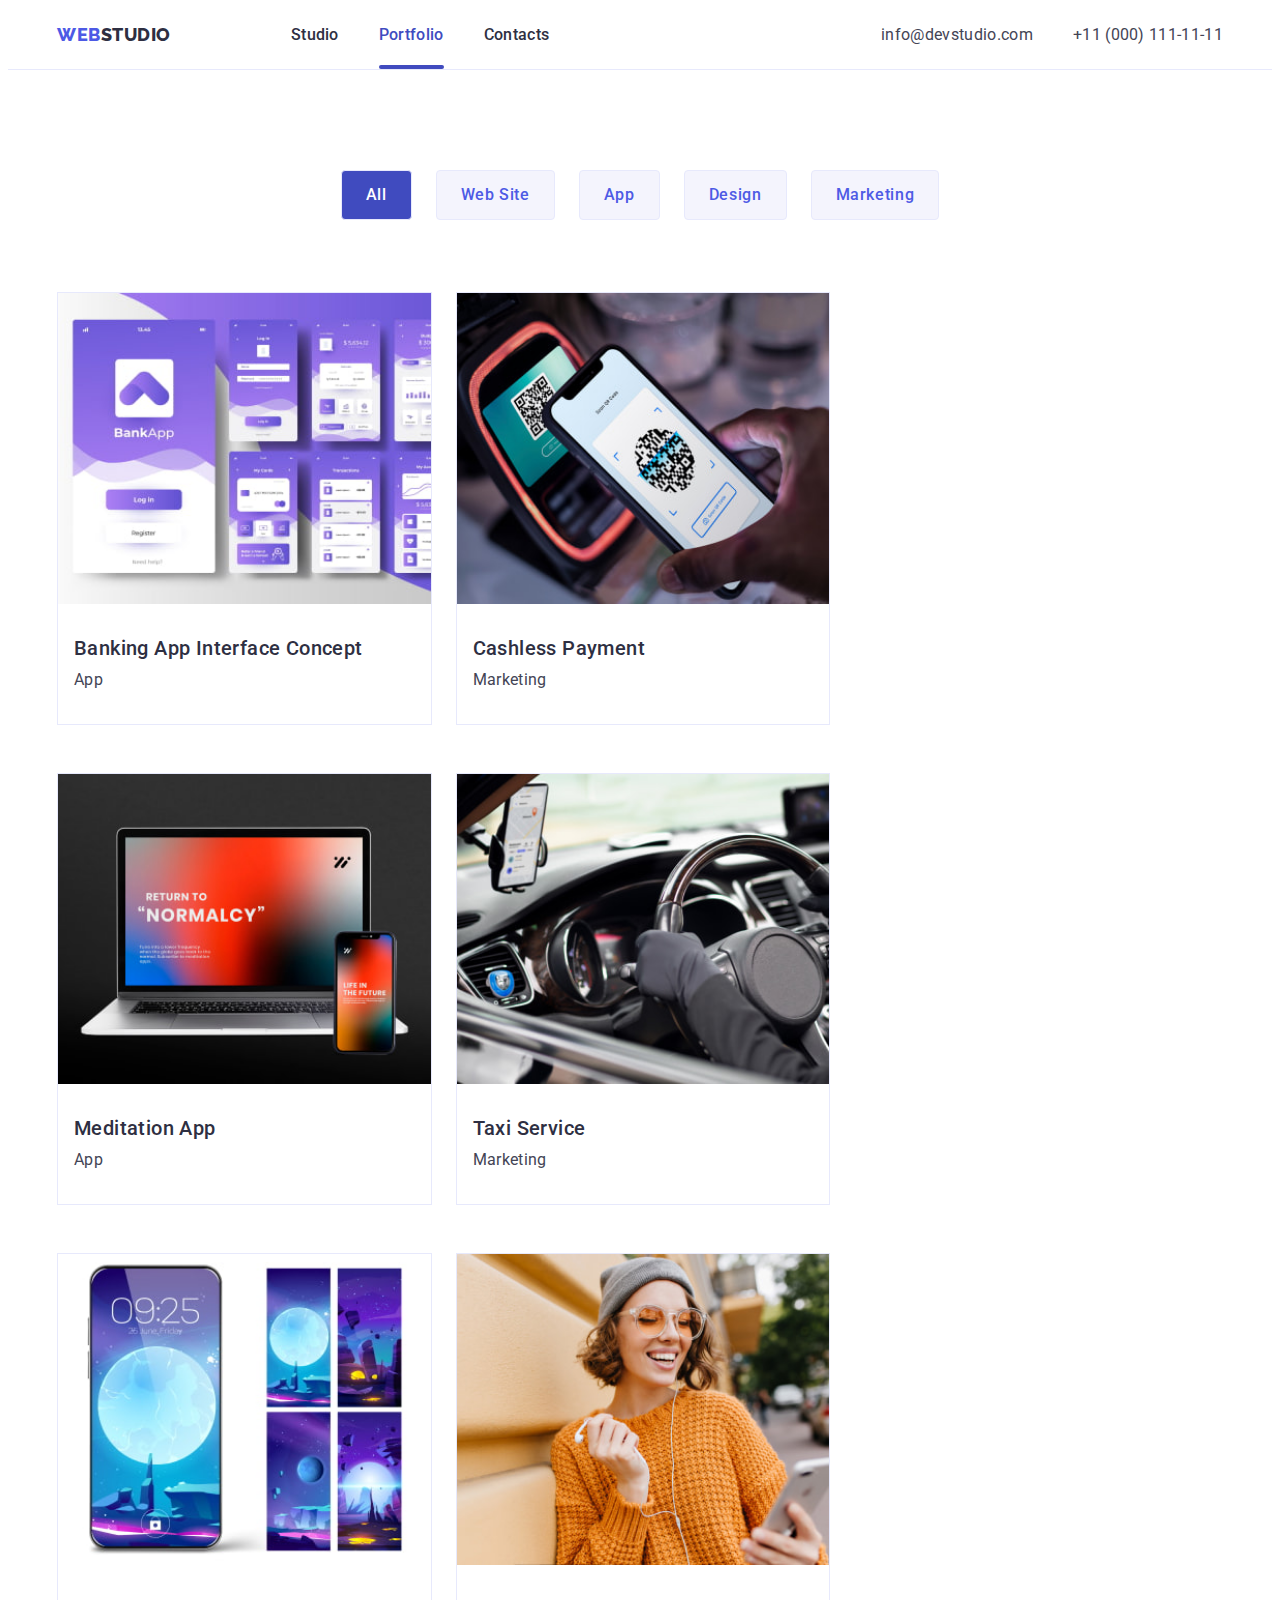
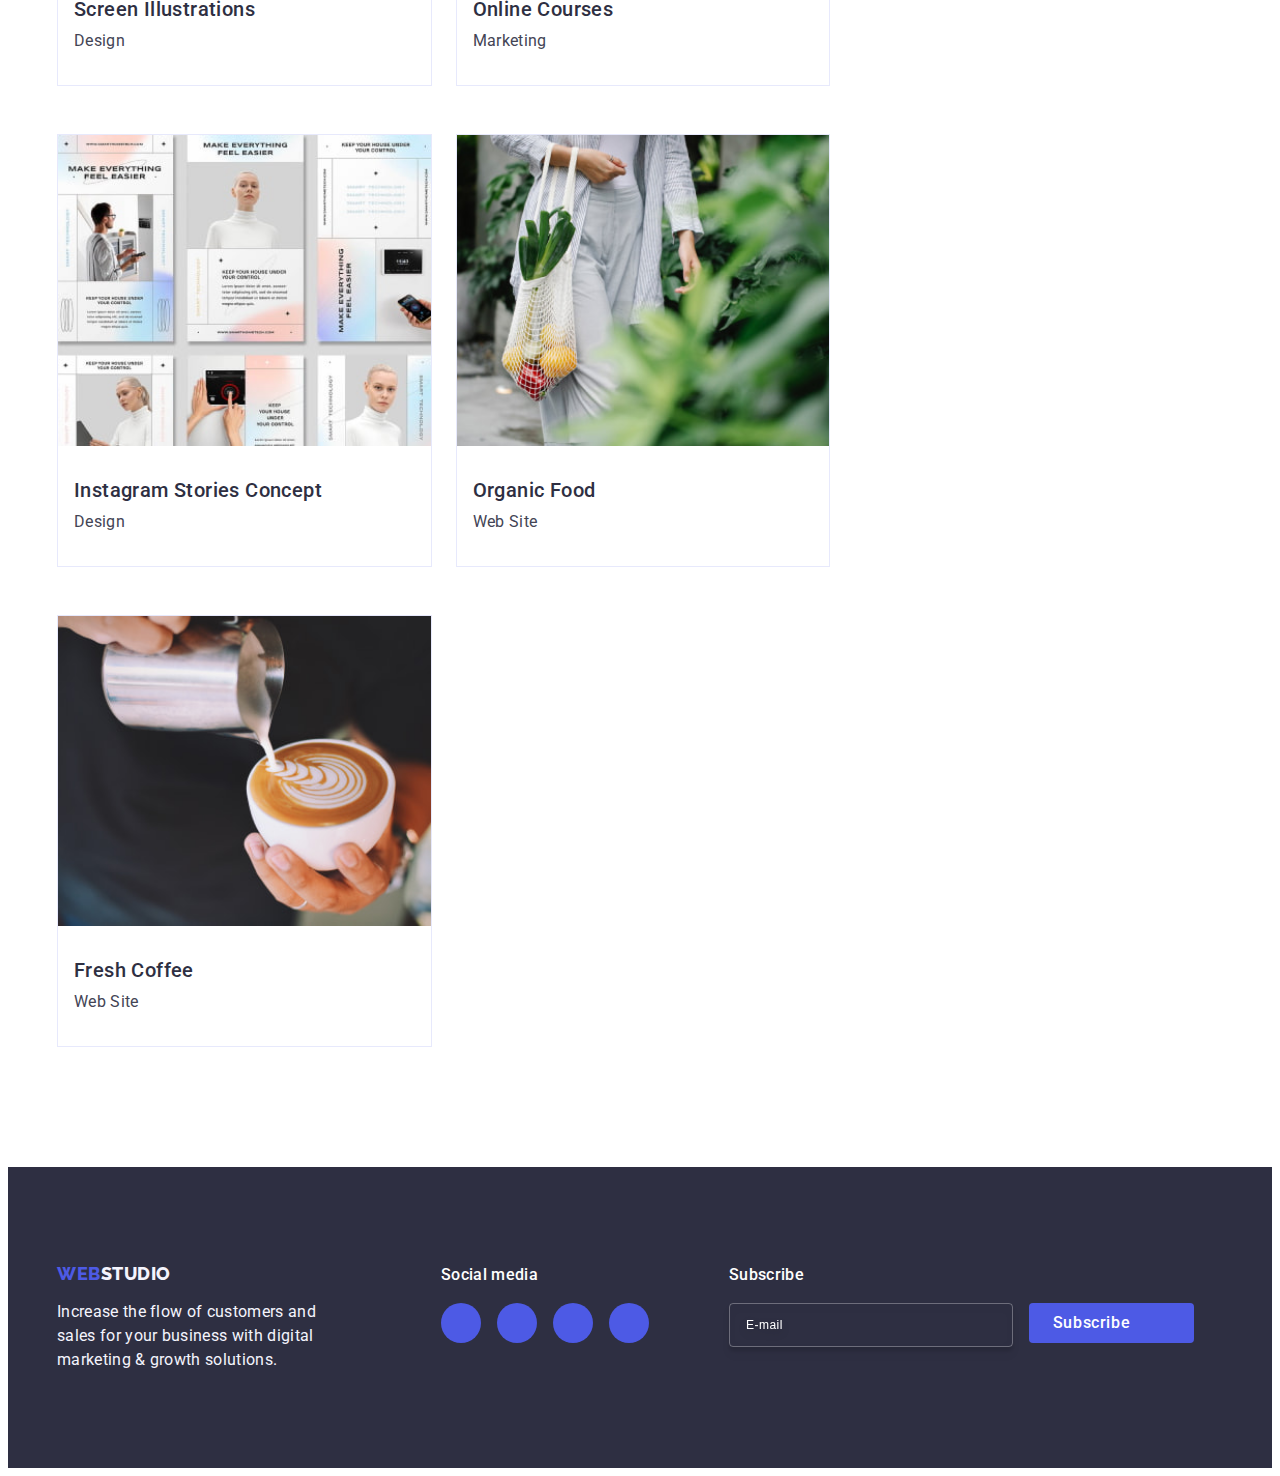
==== commit 2c489523: "mush has been done" ====
--- a/portfolio.html
+++ b/portfolio.html
@@ -178,7 +178,7 @@
                 <div class="portfolio-cover-wrap">
                   <img
                     class="portfolio-about-img"
-                    src="./images/portfolio-1.jpg"
+                    src="./images/jpg/img1.jpg"
                     alt="Concept App"
                     width="360"
                   />
@@ -199,7 +199,7 @@
                 <div class="portfolio-cover-wrap">
                   <img
                     class="portfolio-about-img"
-                    src="./images/portfolio-2.jpg"
+                    src="./images/jpg/img2.jpg"
                     alt="Marketing"
                     width="360"
                   />
@@ -220,7 +220,7 @@
                 <div class="portfolio-cover-wrap">
                   <img
                     class="portfolio-about-img"
-                    src="./images/portfolio-3.jpg"
+                    src="./images/jpg/img3.jpg"
                     alt="Meditation App"
                     width="360"
                   />
@@ -241,7 +241,7 @@
                 <div class="portfolio-cover-wrap">
                   <img
                     class="portfolio-about-img"
-                    src="./images/portfolio-4.jpg"
+                    src="./images/jpg/img4.jpg"
                     alt="Taxi Service"
                     width="360"
                   />
@@ -262,7 +262,7 @@
                 <div class="portfolio-cover-wrap">
                   <img
                     class="portfolio-about-img"
-                    src="./images/portfolio-5.jpg"
+                    src="./images/jpg/img5.jpg"
                     alt="Screen Illustrations"
                     width="360"
                   />
@@ -283,7 +283,7 @@
                 <div class="portfolio-cover-wrap">
                   <img
                     class="portfolio-about-img"
-                    src="./images/portfolio-6.jpg"
+                    src="./images/jpg/img6.jpg"
                     alt="Online Courses"
                     width="360"
                   />
@@ -304,7 +304,7 @@
                 <div class="portfolio-cover-wrap">
                   <img
                     class="portfolio-about-img"
-                    src="./images/portfolio-7.jpg"
+                    src="./images/jpg/img7.jpg"
                     alt="Instagram Stories Concept"
                     width="360"
                   />
@@ -325,7 +325,7 @@
                 <div class="portfolio-cover-wrap">
                   <img
                     class="portfolio-about-img"
-                    src="./images/portfolio-8.jpg"
+                    src="./images/jpg/img8.jpg"
                     alt="Organic Food"
                     width="360"
                   />
@@ -346,7 +346,7 @@
                 <div class="portfolio-cover-wrap">
                   <img
                     class="portfolio-about-img"
-                    src="./images/portfolio-9.jpg"
+                    src="./images/jpg/img9.jpg"
                     alt="Fresh Coffee"
                     width="360"
                   />
--- a/css/style.css
+++ b/css/style.css
@@ -1,691 +1,32 @@
-:root {
-  --white-color-first: #f4f4fd;
-  --black-color: #2e2f42;
-  --black-color-second: #434455;
-  --blue-color: #4d5ae5;
-  --white-color: #ffffff;
-  --background-color-button: #404bbf;
-  --light-slate: #8e8f99;
-  --green: #31d0aa;
-  --modal-window: #fcfcfc;
-  --modal-button: #e7e9fc;
-  --logo-weight: 500;
-  --title-weight: 700;
-  --logo-size: 16px;
-  --logo-line-height: 1.5;
-  --letter-spacing: 2%;
-  --text-align: center;
-  --title-size: 20px;
-}
-
+/*Main styles*/
 body {
   font-family: 'Roboto', sans-serif;
-  color: var(--black-color-second);
-  background-color: var(--white-color);
-}
-
-header {
-  display: block;
-}
-
-img {
-  display: block;
-}
-
-ul {
-  padding-left: 0;
-  padding-right: 0;
-  list-style: none;
-  margin: 0;
-}
-
-h1,
-h2,
-h3,
-h4,
-h5,
-h6,
-p {
-  margin: 0;
-}
-
-.header {
-  border-bottom: 1px solid #e7e9fc;
-  box-shadow: 0px 2px 1px rgba(46, 47, 66, 0.08), 0px 1px 1px rgba(46, 47, 66, 0.16),
-    0px 1px 6px rgba(46, 47, 66, 0.08);
+  color: var(--slate);
+  background-color: #ffffff;
+}
+
+:root {
+  --navyblue: #2e2f42;
+  --iris: #4d5ae5;
+  --white: #ffffff;
+  --ocean: #404bbf;
+  --green: #31d0aa;
+  --slate: #434455;
+  --lightslate: #8e8f99;
+  --cornflower: #e7e9fc;
+  --cloud: #f4f4fd;
+  --navybluemodal: #2e2f42;
+  --grey: #2e2f42;
+  --dairy: #fcfcfc;
+  --fontlogo: 'Raleway', sans-serif;
 }
 
 .container {
-  max-width: 1158px;
+  width: 100%;
+  max-width: 1166px;
+  padding-left: 15px;
+  padding-right: 15px;
   margin: 0 auto;
-  padding: 0 16px;
-  border: 2px solid red;
-}
-
-.container-header {
-  display: flex;
-  justify-content: space-between;
-  align-items: center;
-}
-
-.nav {
-  display: flex;
-  align-items: center;
-}
-
-.header .logo {
-  margin-right: 76px;
-}
-
-.logo {
-  color: var(--blue-color);
-  font-family: 'Raleway', sans-serif;
-  font-weight: 800;
-  font-size: 18px;
-  line-height: 1.17;
-  letter-spacing: 0.03em;
-  text-transform: uppercase;
-  position: relative;
-  color: var(--background-color-button);
-}
-
-.link {
-  text-decoration: none;
-  padding: 24px 0;
-}
-
-.studio {
-  color: var(--black-color);
-}
-
-.list {
-  list-style: none;
-  display: flex;
-  gap: 24px;
-  transition: color 250ms cubic-bezier(0.4, 0, 0.2, 1);
-}
-
-.list-1 {
-  font-weight: var(--logo-weight);
-  font-size: var(--logo-size);
-  line-height: var(--logo-line-height);
-  letter-spacing: 0.02em;
-  color: var(--black-color);
-  position: relative;
-  color: var(--background-color-button);
-}
-
-.list-second {
-  display: flex;
-  gap: 40px;
-  align-items: center;
-}
-
-.address-list {
-  display: flex;
-  gap: 40px;
-  align-items: center;
-  transition: color 250ms cubic-bezier(0.4, 0, 0.2, 1);
-}
-
-.list-third {
-  gap: 24px;
-}
-
-.link-first {
-  color: var(--black-color);
-}
-
-.active {
-  position: relative;
-  transition: color 250ms cubic-bezier(0.4, 0, 0.2, 1);
-}
-
-.active::after {
-  content: '';
-  position: absolute;
-  left: 0;
-  bottom: -1px;
-  width: 100%;
-  height: 4px;
-  display: block;
-  background-color: var(--background-color-button);
-  border-radius: 2px;
-}
-
-.active:hover,
-.active:focus {
-  color: var(--background-color-button);
-}
-
-.address {
-  display: flex;
-  font-style: normal;
-  align-self: center;
-  margin-left: auto;
-  justify-content: flex-end;
-}
-
-.mail-tel {
-  font-size: var(--logo-size);
-  line-height: var(--logo-line-height);
-  letter-spacing: 0.02em;
-  color: #434455;
-  transition: color 250ms cubic-bezier(0.4, 0, 0.2, 1);
-}
-
-.mail-tel:hover,
-.mail-tel:focus {
-  color: var(--background-color-button);
-}
-
-.section-first {
-  background-color: var(--black-color);
-  padding: 188px 0;
-  background: linear-gradient(rgba(46, 47, 66, 0.7), rgba(46, 47, 66, 0.7)),
-    url(/goit-markup-hw-04/images/jpg/first-section.jpg);
-  max-width: 1440px;
-  background-repeat: no-repeat;
-  background-size: cover;
-  background-position: center;
-  margin-left: auto;
-  margin-right: auto;
-}
-
-.title-h-first {
-  font-weight: var(--title-weight);
-  font-size: 56px;
-  line-height: 1.07;
-  letter-spacing: 0.02em;
-  text-align: var(--text-align);
-  color: var(--white-color);
-  max-width: 496px;
-  margin-top: 0;
-  margin-left: auto;
-  margin-right: auto;
-}
-
-.first-button {
-  background-color: var(--blue-color);
-  font-family: inherit;
-  font-weight: var(--logo-weight);
-  font-size: var(--logo-size);
-  line-height: var(--logo-line-height);
-  letter-spacing: 0.04em;
-  color: var(--white-color);
-  cursor: pointer;
-  border: none;
-  display: block;
-  min-width: 169px;
-  height: 56px;
-  border: none;
-  border-radius: 4px;
-  cursor: pointer;
-  margin-left: auto;
-  margin-right: auto;
-  margin-top: 48px;
-  transition: background-color 250ms cubic-bezier(0.4, 0, 0.2, 1);
-}
-
-.first-button:hover,
-.first-button:focus {
-  background-color: var(--background-color-button);
-}
-
-.section-second {
-  padding: 120px 0;
-}
-
-.title-h-second {
-  color: var(--black-color);
-  font-weight: var(--title-weight);
-  font-size: 36px;
-  line-height: 1.11;
-  letter-spacing: 0.02em;
-  text-align: var(--text-align);
-  text-transform: capitalize;
-}
-
-.second {
-  margin-bottom: 72px;
-}
-
-.div {
-  display: flex;
-  align-items: center;
-  justify-content: center;
-  height: 112px;
-  background-color: var(--white-color-first);
-  border-radius: 4px;
-  margin-bottom: 8px;
-}
-
-.list-two {
-  display: flex;
-  /* gap: 72px; */
-  flex-wrap: wrap;
-}
-
-/* .li-one {
-  width: calc((100% - 72px) / 4);
-} */
-
-.div-two {
-  display: flex;
-  align-items: center;
-  justify-content: center;
-  height: 112px;
-  background-color: var(--white-color-first);
-  border-radius: 4px;
-  margin-bottom: 8px;
-  display: none;
-}
-
-.li-two {
-  width: calc((100% - 48px) / 3);
-}
-
-.title-h-third-min {
-  color: var(--black-color);
-  font-weight: var(--logo-weight);
-  font-size: 36px;
-  line-height: var(--logo-line-height);
-  letter-spacing: 0.02em;
-  text-align: center;
-}
-
-.text-p-min {
-  line-height: var(--logo-line-height);
-  letter-spacing: 0.02em;
-}
-
-.section-third {
-  padding-bottom: 120px;
-}
-
-.section-fourth {
-  background-color: var(--white-color-first);
-  padding: 120px 0;
-}
-
-.class-li {
-  background-color: var(--white-color);
-  width: calc((100% - 72px) / 4);
-  border-radius: 0px 0px 4px 4px;
-  box-shadow: 0px 1px 6px rgba(46, 47, 66, 0.08), 0px 1px 1px rgba(46, 47, 66, 0.16),
-    0px 2px 1px rgba(46, 47, 66, 0.08);
-}
-
-.div-one {
-  padding: 32px 0px;
-}
-
-.social-media {
-  display: flex;
-  justify-content: center;
-  gap: 24px;
-  margin-top: 8px;
-}
-
-.media-first {
-  width: 40px;
-  height: 40px;
-}
-
-.media-link {
-  width: 100%;
-  height: 100%;
-  background-color: var(--blue-color);
-  border-radius: 50%;
-  display: flex;
-  align-items: center;
-  justify-content: center;
-  transition: background-color 250ms cubic-bezier(0.4, 0, 0.2, 1);
-}
-
-.media-link:hover,
-.media-link:focus {
-  background-color: var(--background-color-button);
-}
-
-.media-svg {
-  fill: var(--white-color-first);
-}
-
-.title-h-third-max {
-  color: var(--black-color);
-  font-weight: var(--logo-weight);
-  font-size: var(--title-size);
-  line-height: var(--logo-line-height);
-  letter-spacing: 0.02em;
-  text-align: center;
-  margin-bottom: 8px;
-  margin-top: 0;
-}
-
-.text-p-max {
-  line-height: var(--logo-line-height);
-  letter-spacing: 0.02em;
-  text-align: center;
-  margin: 0;
-}
-
-.section-fifth {
-  padding: 120px 0;
-}
-
-.title-h-fifth {
-  color: var(--black-color);
-  font-weight: var(--title-weight);
-  font-size: 36px;
-  line-height: 1.11;
-  letter-spacing: 0.02em;
-  text-align: var(--text-align);
-}
-
-.fifth {
-  margin-top: 0;
-  margin-bottom: 72px;
-}
-
-.ul-fifth {
-  display: flex;
-  gap: 24px;
-}
-
-.li-fifth {
-  width: calc((100% - 120px) / 6);
-  height: 88px;
-}
-
-.a-fifth {
-  width: 100%;
-  height: 100%;
-  border-radius: 4px;
-  border: 1px solid var(--light-slate);
-  display: flex;
-  align-items: center;
-  justify-content: center;
-  color: var(--light-slate);
-}
-
-.a-fifth:hover,
-.a-fifth:focus {
-  border-color: var(--background-color-button);
-  color: var(--background-color-button);
-  transition: border-color 250ms cubic-bezier(0.4, 0, 0.2, 1),
-    color 250ms cubic-bezier(0.4, 0, 0.2, 1);
-}
-
-.svg-fifth {
-  fill: currentColor;
-}
-
-.footer {
-  background-color: var(--black-color);
-  padding: 100px 0;
-}
-
-.footer-container {
-  display: flex;
-  align-items: baseline;
-  margin-right: auto;
-  margin-left: auto;
-}
-
-.footer-logo {
-  color: var(--blue-color);
-  font-family: 'Raleway', sans-serif;
-  font-weight: 800;
-  font-size: 18px;
-  line-height: 1.17;
-  letter-spacing: 0.03em;
-  text-transform: uppercase;
-  margin-right: 76px;
-}
-
-.display {
-  display: inline-block;
-}
-
-.footer-link {
-  text-decoration: none;
-  margin-bottom: 17.5px;
-}
-
-.footer-studio {
-  color: var(--white-color-first);
-}
-
-.footer-text {
-  color: var(--white-color-first);
-  font-size: var(--logo-size);
-  line-height: var(--logo-line-height);
-  max-width: 264px;
-}
-
-.p-media {
-  font-weight: var(--logo-weight);
-  font-size: var(--logo-size);
-  line-height: var(--logo-line-height);
-  letter-spacing: 0.02em;
-  color: var(--white-color);
-  margin-top: 0;
-  margin-bottom: 16px;
-}
-
-.ul-media {
-  display: flex;
-  gap: 16px;
-}
-
-.li-media {
-  width: 40px;
-  height: 40px;
-}
-
-.a-media {
-  width: 100%;
-  height: 100%;
-  background-color: var(--blue-color);
-  border-radius: 50%;
-  display: flex;
-  align-items: center;
-  justify-content: center;
-  transition: background-color 250ms cubic-bezier(0.4, 0, 0.2, 1);
-}
-
-.a-media:hover,
-.a-media:focus {
-  background-color: var(--green);
-}
-
-.svg-footer {
-  fill: var(--white-color-first);
-}
-
-.container-subscribe {
-  margin-left: 80px;
-}
-
-.subscribe {
-  display: flex;
-  gap: 24px;
-}
-
-.subscribe-email {
-  font-size: var(--logo-size);
-  line-height: var(--logo-line-height);
-  letter-spacing: 0.04em;
-  background-color: transparent;
-  color: var(--white-color);
-  padding-left: 16px;
-  border-radius: 4px;
-  border: 1px solid var(--white-color);
-  width: 264px;
-  height: 40px;
-  filter: drop-shadow(0px 4px 4px rgba(0, 0, 0, 0.15));
-  font-size: 12px;
-  margin-left: 0px;
-}
-
-.subscribe-email::placeholder {
-  color: var(--white-color);
-  font-weight: var(--logo-weight);
-  font-size: 12px;
-  line-height: var(--logo-line-height);
-  letter-spacing: 4%;
-  margin-top: auto;
-  margin-bottom: auto;
-}
-
-.subscribe-button {
-  display: flex;
-  justify-content: center;
-  align-items: center;
-  background-color: var(--blue-color);
-  color: var(--white-color);
-  border-radius: 4px;
-  padding: 8px 24px;
-  margin-left: -24px;
-  gap: 16px;
-  border: none;
-  font-weight: var(--logo-weight);
-  font-size: var(--logo-size);
-  line-height: var(--logo-line-height);
-  letter-spacing: 0.04em;
-  min-width: 165px;
-  height: 40px;
-  cursor: pointer;
-}
-
-.icon-send {
-  padding: auto;
-  margin-left: 16px;
-}
-
-.button {
-  font-family: 'Roboto', sans-serif;
-  font-weight: var(--logo-weight);
-  font-size: var(--logo-size);
-  line-height: var(--logo-line-height);
-  letter-spacing: 0.04em;
-  color: var(--blue-color);
-  background-color: var(--white-color-first);
-  cursor: pointer;
-  border: none;
-}
-
-.button:hover,
-.button:focus {
-  color: var(--white-color);
-  background-color: var(--background-color-button);
-}
-
-.h-second {
-  font-weight: var(--logo-weight);
-  font-size: 20px;
-  line-height: 1.2;
-  letter-spacing: 0.02em;
-  color: var(--black-color);
-}
-
-.portfolio-p {
-  font-size: 16px;
-  line-height: var(--logo-line-height);
-  letter-spacing: 0.02em;
-  color: var(--black-color-second);
-  margin: 0;
-}
-
-.portfolio-section-one {
-  padding-top: 96px;
-  padding-bottom: 120px;
-}
-
-.portfolio-list {
-  display: flex;
-  justify-content: center;
-  gap: 24px;
-  margin-bottom: 72px;
-}
-
-.portfolio-button {
-  display: flex;
-  padding: 12px 24px;
-  border: 1px solid #e7e9fc;
-  border-radius: 4px;
-  color: var(--blue-color);
-  background-color: var(--white-color-first);
-  cursor: pointer;
-  font-weight: 500;
-  font-size: var(--logo-size);
-  line-height: var(--logo-line-height);
-  letter-spacing: 4%;
-  transition: color 250ms cubic-bezier(0.4, 0, 0.2, 1),
-    background-color 250ms cubic-bezier(0.4, 0, 0.2, 1),
-    border-color 250ms cubic-bezier(0.4, 0, 0.2, 1), box-shadow 250ms cubic-bezier(0.4, 0, 0.2, 1);
-}
-
-.portfolio-button:hover,
-.portfolio-button:focus {
-  display: flex;
-  background-color: var(--background-color-button);
-  border: 1px solid transparent;
-  color: var(--white-color);
-  box-shadow: 0px 3px 1px rgba(0, 0, 0, 0.1), 0px 2px 1px rgba(0, 0, 0, 0.08),
-    0px 2px 2px rgba(0, 0, 0, 0.12);
-  border-radius: 4px;
-  font-weight: 500;
-}
-
-.portfolio-list-second {
-  display: flex;
-  flex-wrap: wrap;
-  column-gap: 24px;
-  row-gap: 48px;
-}
-
-.portfolio-li {
-  width: calc((100% - 48px) / 3);
-}
-
-.portfolio-link {
-  display: block;
-  transition: box-shadow 250ms cubic-bezier(0.4, 0, 0.2, 1);
-  padding: 0;
-}
-
-.portfolio-link:hover .portfolio-info,
-.portfolio-link:focus .portfolio-info {
-  transform: translateY(0%);
-}
-
-.portfolio-link:hover,
-.portfolio-link:focus {
-  display: block;
-  box-shadow: 0px 1px 6px rgba(46, 47, 66, 0.08), 0px 1px 1px rgba(46, 47, 66, 0.16),
-    0px 2px 1px rgba(46, 47, 66, 0.08);
-}
-
-.portfolio-image {
-  position: relative;
-  overflow: hidden;
-}
-
-.portfolio-info {
-  position: absolute;
-  top: 0;
-  font-size: var(--logo-size);
-  line-height: var(--logo-line-height);
-  letter-spacing: 0.02em;
-  color: var(--white-color-first);
-  padding: 40px 32px;
-  background-color: var(--blue-color);
-  height: 100%;
-  width: 100%;
-  transform: translateY(100%);
-  transition: transform 250ms cubic-bezier(0.4, 0, 0.2, 1);
 }
 
 .visually-hidden {
@@ -695,44 +36,761 @@
   margin: -1px;
   border: 0;
   padding: 0;
-
   white-space: nowrap;
   clip-path: inset(100%);
   clip: rect(0 0 0 0);
   overflow: hidden;
 }
 
-.portfolio-container {
+/* Reset styles */
+p,
+h1,
+h2,
+h3,
+h4,
+h5,
+h6 {
+  margin-top: 0;
+  margin-bottom: 0;
+}
+
+ul,
+ol {
+  padding-left: 0;
+  margin-top: 0;
+  margin-bottom: 0;
+}
+
+img {
+  display: block;
+  width: 100%;
+  height: auto;
+}
+
+.link {
+  text-decoration: none;
+}
+
+.list {
+  list-style: none;
+}
+
+/*Header styles*/
+.page-header {
+  margin: 0 auto;
+  border-bottom: 1px solid #e7e9fc;
+  /* box-shadow: 0px 2px 1px rgba(46, 47, 66, 0.08),
+    0px 1px 1px rgba(46, 47, 66, 0.16), 0px 1px 6px rgba(46, 47, 66, 0.08); */
+}
+
+.header-container {
+  display: flex;
+  margin-top: 24px;
+  margin-bottom: 22px;
+  position: relative;
+}
+
+.header-navigation {
+  display: flex;
+  align-items: center;
+}
+
+.page-logo {
+  color: #4d5ae5;
+  font-family: var(--fontlogo);
+  font-size: 18px;
+  font-weight: 800;
+  line-height: 1.17;
+  letter-spacing: 0.03em;
+  text-transform: uppercase;
+}
+
+.page-logo-color {
+  color: #2e2f42;
+}
+
+.menu-open-button {
+  position: absolute;
+  padding: 0;
+  right: 16px;
+  cursor: pointer;
+  border: none;
+  outline: none;
+  background-color: transparent;
+  margin-left: auto;
+}
+
+.menu-button-hamburger {
+  stroke: #2e2f42;
+  fill: transparent;
+}
+
+.header-menu-list {
+  display: none;
+}
+
+.header-contacts {
+  font-style: normal;
+}
+
+.header-contacts-list {
+  display: none;
+}
+
+/*Mobile menu styles*/
+.mobile-menu {
+  position: fixed;
+  top: 0;
+  z-index: 20;
+  width: 100vw;
+  height: 100vh;
+  background-color: var(--white, #fff);
+  box-shadow: 0px 1px 6px 0px rgba(46, 47, 66, 0.08), 0px 1px 1px 0px rgba(46, 47, 66, 0.16),
+    0px 2px 1px 0px rgba(46, 47, 66, 0.08);
+  padding: 80px 35px 40px 40px;
+  display: flex;
+  flex-direction: column;
+  justify-content: space-between;
+  overflow: auto;
+}
+
+.menu-close-button {
+  position: absolute;
+  padding: 0;
+  right: 24px;
+  top: 24px;
+  border-radius: 50%;
+  cursor: pointer;
+  width: 24px;
+  height: 24px;
+  fill: var(--navyblue);
+  background-color: transparent;
+  display: flex;
+  align-items: center;
+  justify-content: center;
+  border: 1px solid rgba(0, 0, 0, 10%);
+  transition: background-color 250ms cubic-bezier(0.4, 0, 0.2, 1),
+    fill 250ms cubic-bezier(0.4, 0, 0.2, 1);
+  transition: background-color 250ms cubic-bezier(0.4, 0, 0.2, 1),
+    border 250ms cubic-bezier(0.4, 0, 0.2, 1);
+}
+
+.icon-close-button {
+  transition: fill 250ms cubic-bezier(0.4, 0, 0.2, 1);
+}
+
+.mobile-menu-list {
+  display: flex;
+  flex-direction: column;
+  gap: 40px;
+  padding-bottom: 40px;
+}
+
+.mobile-menu-link {
+  color: var(--navyblue, #2e2f42);
+  font-size: 36px;
+  font-weight: 700;
+  line-height: 1.11;
+  letter-spacing: 0.02em;
+  text-transform: capitalize;
+}
+
+.menu-link-active {
+  color: var(--ocean, #404bbf);
+}
+
+.mobile-contacts {
+  padding-bottom: 48px;
+}
+
+.mobile-contacts-list {
+  display: flex;
+  gap: 40px;
+  flex-direction: column;
+}
+
+.mobile-contacts-tel {
+  color: var(--iris, #4d5ae5);
+  font-size: 25px;
+  font-weight: 700;
+  line-height: 1.11;
+  letter-spacing: 0.02em;
+  text-transform: capitalize;
+  font-style: normal;
+}
+
+.mobile-contacts-mail {
+  color: var(--slate, #434455);
+  font-size: 20px;
+  font-weight: 500;
+  line-height: 1.2;
+  letter-spacing: 0.02em;
+  font-style: normal;
+}
+
+.mobile-socials-wrap {
+  display: flex;
+  flex-direction: column;
+  align-items: center;
+}
+
+.mobile-menu .mobile-social-list {
+  justify-content: space-between;
+  width: 100%;
+}
+
+.mobile-social-list {
+  display: flex;
+  gap: 16px;
+}
+
+.mobile-social-link {
+  width: 40px;
+  height: 40px;
+  background-color: var(--iris);
+  border-radius: 50%;
+  display: flex;
+  align-items: center;
+  justify-content: center;
+  transition: background-color 250ms cubic-bezier(0.4, 0, 0.2, 1);
+}
+.mobile-social-logo {
+  fill: var(--cloud);
+}
+
+.mobile-social-link:hover,
+.mobile-social-link:focus {
+  background-color: var(--green);
+}
+
+/*Page-main styles*/
+
+/* Main banner Section 1 */
+.main-banner {
+  background-color: var(--navyblue);
+  padding: 112px 0;
+  background-image: linear-gradient(rgba(46, 47, 66, 0.7), rgba(46, 47, 66, 0.7)),
+    url(../images/main-banner-mobile-x1.jpg);
+  background-repeat: no-repeat;
+  background-position: center;
+  background-size: cover;
+  display: flex;
+  flex-direction: column;
+  align-items: center;
+  margin: 0 auto;
+}
+
+@media (min-device-pixel-ratio: 2), (min-resolution: 192dpi), (min-resolution: 2dppx) {
+  .main-banner {
+    background-image: linear-gradient(rgba(46, 47, 66, 0.7), rgba(46, 47, 66, 0.7)),
+      url(../images/main-banner-mobile-x2.jpg);
+  }
+}
+
+.main-banner-title {
+  color: var(--white);
+  text-align: center;
+  font-size: 36px;
+  line-height: 1.11;
+  letter-spacing: 0.02em;
+  max-width: 496px;
+  margin: 0 auto;
+  margin-bottom: 72px;
+}
+
+.main-banner-button {
+  color: var(--white);
+  background-color: var(--iris);
+  font-family: inherit;
+  font-size: 16px;
+  font-weight: 500;
+  line-height: 1.5;
+  letter-spacing: 0.04em;
+  display: block;
+  min-width: 169px;
+  height: 56px;
+  border: none;
+  border-radius: 4px;
+  cursor: pointer;
+  margin: 0 auto;
+  transition: background-color 250ms cubic-bezier(0.4, 0, 0.2, 1);
+}
+
+.main-banner-button:hover,
+.main-banner-button:focus {
+  background-color: #404bbf;
+}
+
+/*Advantages Section 2*/
+.section-advatages {
+  padding: 96px 16px;
+}
+
+.advantages-list {
+  display: flex;
+  flex-wrap: wrap;
+  gap: 72px;
+}
+
+.advantages-item:last-child {
+  margin-bottom: 0;
+}
+
+.advantages-icon-wrap {
+  display: none;
+}
+
+.advantages-subtitle {
+  color: var(--navyblue, #2e2f42);
+  text-align: center;
+  font-size: 36px;
+  font-weight: 700;
+  line-height: 1.11;
+  letter-spacing: 0.02em;
+  text-transform: capitalize;
+  margin-bottom: 8px;
+}
+
+.advantages-text {
+  color: var(--slate);
+  font-size: 16px;
+  line-height: 1.5;
+  letter-spacing: 0.02em;
+}
+
+/*Our job Section 3*/
+.section-about {
+  display: none;
+}
+
+/*Team Section 4*/
+.section-team {
+  background: var(--cloud);
+  padding: 96px 0;
+}
+
+.section-team-title {
+  color: var(--navyblue);
+  text-align: center;
+  font-size: 36px;
+  line-height: 1.11;
+  letter-spacing: 0.02em;
+  text-transform: capitalize;
+  margin-bottom: 72px;
+}
+
+.section-team-list {
+  display: flex;
+  padding-bottom: 0px;
+  flex-direction: column;
+  justify-content: center;
+  align-items: center;
+  gap: 32px;
+}
+
+.section-team-item {
+  background-color: #ffffff;
+  border-radius: 0px 0px 4px 4px;
+  box-shadow: 0px 2px 1px 0px rgba(46, 47, 66, 0.08), 0px 1px 1px 0px rgba(46, 47, 66, 0.16),
+    0px 1px 6px 0px rgba(46, 47, 66, 0.08);
+}
+
+.section-item-wrap {
+  padding: 32px 0;
+}
+
+.section-team-text {
+  color: var(--slate);
+  text-align: center;
+  font-size: 16px;
+  line-height: 1.5;
+  letter-spacing: 0.02em;
+  margin-bottom: 8px;
+}
+
+.section-team-subtitle {
+  color: var(--navyblue);
+  text-align: center;
+  margin-bottom: 8px;
+  font-size: 20px;
+  font-weight: 500;
+  line-height: 1.2;
+  letter-spacing: 0.02em;
+}
+
+.team-logo-list {
+  display: flex;
+  justify-content: center;
+  gap: 24px;
+}
+
+.team-logo-item {
+  width: 40px;
+  height: 40px;
+}
+
+.team-logo-link {
+  width: 100%;
+  height: 100%;
+  background-color: #4d5ae5;
+  border-radius: 50%;
+  display: flex;
+  align-items: center;
+  justify-content: center;
+  transition: background-color 250ms cubic-bezier(0.4, 0, 0.2, 1);
+}
+
+.team-logo-link:hover,
+.team-logo-link:focus {
+  background-color: #404bbf;
+}
+
+.section-team-icon {
+  fill: var(--cloud);
+}
+
+/*Customers Section 5*/
+.customers-section {
+  padding: 96px 0;
+}
+
+.customers-section-header {
+  color: var(--navyblue);
+  text-align: center;
+  margin-bottom: 72px;
+  font-size: 36px;
+  line-height: 1.11;
+  letter-spacing: 0.02em;
+  text-transform: capitalize;
+}
+
+.customers-section-list {
+  display: flex;
+  flex-wrap: wrap;
+  gap: 72px 16px;
+}
+
+.customers-section-item {
+  width: calc((100% - 16px) / 2);
+  height: 88px;
+}
+
+.customers-section-link {
+  width: 100%;
+  height: 100%;
+  border-radius: 4px;
+  border: 1px solid var(--lightslate, #8e8f99);
+  display: flex;
+  align-items: center;
+  justify-content: center;
+  color: var(--lightslate);
+  transition: border-color 250ms cubic-bezier(0.4, 0, 0.2, 1),
+    color 250ms cubic-bezier(0.4, 0, 0.2, 1);
+}
+
+.customers-section-link:hover,
+.customers-section-link:focus {
+  border-color: #404bbf;
+  color: #404bbf;
+}
+
+.customers-section-icon {
+  fill: currentColor;
+}
+
+/*Footer Section 6*/
+.page-footer {
+  background: var(--navyblue);
+  padding: 96px 0;
+}
+
+.footer-wrap {
+  display: flex;
+  flex-direction: row;
+  justify-content: center;
+  flex-wrap: wrap;
+  gap: 72px;
+}
+
+.footer-container {
+  display: flex;
+  flex-direction: column;
+  align-items: center;
+}
+
+.page-footer-logo {
+  color: #4d5ae5;
+  font-family: var(--fontlogo);
+  font-size: 18px;
+  font-weight: 800;
+  line-height: 1.17;
+  letter-spacing: 0.03em;
+  text-transform: uppercase;
+  display: inline-block;
+  margin-bottom: 16px;
+}
+
+.footer-logo-color {
+  color: #f4f4fd;
+}
+
+.page-footer-text {
+  color: var(--cloud);
+  font-size: 16px;
+  line-height: 1.5;
+  letter-spacing: 0.02em;
+  max-width: 268px;
+}
+
+.footer-container-socials {
+  display: flex;
+  flex-direction: column;
+  align-items: center;
+}
+
+.footer-social-text {
+  font-weight: 500;
+  font-size: 16px;
+  line-height: 1.5;
+  letter-spacing: 0.02em;
+  color: var(--white);
+  margin-bottom: 16px;
+}
+
+.footer-social-list {
+  display: flex;
+  gap: 16px;
+}
+
+.footer-social-item {
+  width: 40px;
+  height: 40px;
+}
+
+.footer-social-link {
+  width: 100%;
+  height: 100%;
+  background-color: var(--iris);
+  border-radius: 50%;
+  display: flex;
+  align-items: center;
+  justify-content: center;
+  transition: background-color 250ms cubic-bezier(0.4, 0, 0.2, 1);
+}
+
+.footer-social-link:hover,
+.footer-social-link:focus {
+  background-color: var(--green);
+}
+
+.footer-social-logo {
+  fill: var(--cloud);
+}
+
+.footer-container-subscribe {
+  display: flex;
+  flex-direction: column;
+  align-items: center;
+  width: 100%;
+}
+
+.subscribe-text {
+  margin-bottom: 16px;
+  font-weight: 500;
+  font-size: 16px;
+  line-height: 1.5;
+  letter-spacing: 0.02em;
+  color: #ffffff;
+}
+
+.subscribe-form {
+  display: flex;
+  gap: 16px;
+  flex-wrap: wrap;
+  flex-direction: column;
+  width: 100%;
+}
+
+.subscribe-form-input {
+  display: block;
+  width: 100%;
+  height: 40px;
+  background-color: transparent;
+  border-radius: 4px;
+  border: 1px solid rgba(255, 255, 255, 0.3);
+  box-shadow: 0px 4px 4px 0px rgba(0, 0, 0, 0.15);
+  padding-left: 16px;
+  font-size: 12px;
+  line-height: 1.5;
+  letter-spacing: 0.04em;
+  filter: drop-shadow(0px 4px 4px rgba(0, 0, 0, 0.15));
+  color: #ffffff;
+}
+
+.subscribe-form-input::placeholder {
+  color: #ffffff;
+}
+
+.subscribe-form-button {
+  min-width: 165px;
+  height: 40px;
+  font-family: 'Roboto', sans-serif;
+  font-size: 16px;
+  font-weight: 500;
+  line-height: 1.5;
+  letter-spacing: 0.04em;
+  color: #ffffff;
+  cursor: pointer;
+  background-color: #4d5ae5;
+  border: none;
+  border-radius: 4px;
+  display: flex;
+  justify-content: center;
+  align-items: center;
+  margin: 0 auto;
+}
+
+.subscribe-form-button:hover,
+.subscribe-form-button:focus {
+  background-color: var(--green);
+}
+
+.subscribe-form-icon {
+  margin-left: 16px;
+  fill: var(--cloud);
+}
+
+/*Page main portfolio*/
+.portfolio-section {
+  padding: 48px 0 48px 0;
+}
+
+.portfolio-button-list {
+  display: flex;
+  flex-wrap: wrap;
+  align-items: flex-start;
+  gap: 24px;
+  margin-bottom: 48px;
+}
+
+.portfolio-button-item:hover,
+.portfolio-button-item:focus {
+  box-shadow: 0px 3px 1px rgba(0, 0, 0, 0.1), 0px 2px 1px rgba(0, 0, 0, 0.08),
+    0px 2px 2px rgba(0, 0, 0, 0.12);
+}
+
+.portfolio-btns-items {
+  color: #4d5ae5;
+  background-color: #f4f4fd;
+  text-align: center;
+  cursor: pointer;
+  font-size: 16px;
+  font-family: 'Roboto', sans-serif;
+  font-weight: 500;
+  line-height: 1.5;
+  letter-spacing: 0.04em;
+  padding: 8px 16px;
+  border: 1px solid var(--cornflower);
+  border-radius: 4px;
+  transition: color 250ms cubic-bezier(0.4, 0, 0.2, 1),
+    background-color 250ms cubic-bezier(0.4, 0, 0.2, 1),
+    border-color 250ms cubic-bezier(0.4, 0, 0.2, 1), box-shadow 250ms cubic-bezier(0.4, 0, 0.2, 1);
+}
+
+.portfolio-button-active {
+  border-radius: 4px;
+  background: var(--ocean, #404bbf);
+  color: var(--white, #fff);
+}
+
+.portfolio-btns-items:hover,
+.portfolio-btns-items:focus {
+  color: #ffffff;
+  background-color: #404bbf;
+  border: 1px solid transparent;
+  box-shadow: 0px 3px 1px rgba(0, 0, 0, 0.1), 0px 2px 1px rgba(0, 0, 0, 0.08),
+    0px 2px 2px rgba(0, 0, 0, 0.12);
+}
+
+.portfolio-about-link {
+  display: block;
+  transition: box-shadow 250ms cubic-bezier(0.4, 0, 0.2, 1);
+}
+
+.portfolio-about-link:hover,
+.portfolio-about-link:focus {
+  box-shadow: 0px 1px 6px rgba(46, 47, 66, 0.08), 0px 1px 1px rgba(46, 47, 66, 0.16),
+    0px 2px 1px rgba(46, 47, 66, 0.08);
+}
+
+.portfolio-about-link:hover .about-cover-text,
+.portfolio-about-link:focus .about-cover-text {
+  transform: translateY(0);
+}
+
+.portfolio-about-list {
+  display: flex;
+  flex-direction: column;
+  flex-wrap: wrap;
+  gap: 72px;
+}
+
+.portfolio-cover-wrap {
+  position: relative;
+  overflow: hidden;
+}
+
+.about-cover-text {
+  position: absolute;
+  top: 0;
+  color: var(--cloud, #f4f4fd);
+  font-size: 16px;
+  line-height: 1.5;
+  letter-spacing: 0.02em;
+  padding: 40px 32px;
+  background-color: #4d5ae5;
+  height: 100%;
+  width: 100%;
+  transform: translateY(100%);
+  transition: transform 250ms cubic-bezier(0.4, 0, 0.2, 1);
+}
+
+.portfolio-card-content {
   padding: 32px 16px;
-  border: 1px solid #e7e9fc;
   border-top: none;
 }
 
-.portfolio-h {
+.portfolio-about-item {
+  border: 1px solid var(--cornflower);
+  background: var(--white);
+}
+
+.portfolio-about-title {
+  color: #2e2f42;
+  font-size: 20px;
+  font-weight: 500;
+  line-height: 1.2;
+  letter-spacing: 0.02em;
   margin-bottom: 8px;
-  margin-top: 0;
-  color: var(--black-color);
-  font-size: 20px;
-}
-
-.container-footer {
-  display: flex;
-  align-items: baseline;
-}
-
-.first-footer-container {
-  margin-right: 120px;
-}
-
-.modal-window {
+}
+.portfolio-about-text {
+  color: #434455;
+  font-size: 16px;
+  line-height: 1.5;
+  letter-spacing: 0.02em;
+}
+
+/* Modal window */
+.back-drop {
   position: fixed;
   top: 0;
   left: 0;
   width: 100%;
   height: 100%;
-  background-color: rgba(46, 47, 66, 0.4);
+  background: var(--navyblue-modal, rgba(46, 47, 66, 0.4));
   transition: opacity 250ms cubic-bezier(0.4, 0, 0.2, 1),
     visibility 250ms cubic-bezier(0.4, 0, 0.2, 1);
+  overflow: auto;
 }
 
 .is-hidden {
@@ -741,24 +799,22 @@
   pointer-events: none;
 }
 
-.modal-window-container {
+.modal {
   position: absolute;
   top: 50%;
   left: 50%;
   transform: translate(-50%, -50%) scale(1);
-  width: 408px;
+  width: 320px;
   min-height: 584px;
-  background: var(--modal-window);
+  border-radius: 4px;
+  background: var(--dairy, #fcfcfc);
   box-shadow: 0px 1px 1px rgba(0, 0, 0, 0.14), 0px 1px 3px rgba(0, 0, 0, 0.12),
     0px 2px 1px rgba(0, 0, 0, 0.2);
-  border-radius: 4px;
   transition: transform 250ms cubic-bezier(0.4, 0, 0.2, 1);
-  text-align: center;
-  letter-spacing: 0.02em;
-  padding: 72px 24px 24px;
-}
-
-.modal-button {
+  padding: 72px 24px 24px 24px;
+}
+
+.modal-close-button {
   position: absolute;
   top: 24px;
   right: 24px;
@@ -768,7 +824,7 @@
   display: flex;
   align-items: center;
   justify-content: center;
-  background-color: var(--modal-button);
+  background-color: var(--cornflower, #e7e9fc);
   border: 1px solid rgba(0, 0, 0, 0.1);
   padding: 0;
   cursor: pointer;
@@ -776,89 +832,82 @@
     border 250ms cubic-bezier(0.4, 0, 0.2, 1);
 }
 
-.modal-button:hover,
-.modal-button:focus {
-  background-color: var(--background-color-button);
+.modal-close-button:hover {
+  background-color: #404bbf;
   border: none;
-  fill: var(--white-color);
-}
-
-.svg-close-modal {
+  fill: #ffffff;
+}
+
+.modal-close-button:focus {
+  background-color: #404bbf;
+  border: none;
+  fill: #ffffff;
+}
+
+.close-button-image {
   transition: fill 250ms cubic-bezier(0.4, 0, 0.2, 1);
 }
 
-.use-close-modal:hover,
-.use-close-modal:focus {
-  fill: var(--white-color);
-}
-
-.modal-p {
-  font-weight: var(--logo-weight);
-  font-size: var(--logo-size);
-  line-height: var(--logo-line-height);
-  letter-spacing: var(--letter-spacing);
-  color: var(--black-color);
+.modal-title {
+  color: var(--navyblue, #2e2f42);
+  text-align: center;
+  font-size: 16px;
+  font-weight: 500;
+  line-height: 1.5;
+  letter-spacing: 0.02em;
   margin-bottom: 16px;
 }
 
-.div-modal-one {
+.modal-input {
+  width: 100%;
+  height: 40px;
+  background-color: transparent;
+  border-radius: 4px;
+  border: 1px solid var(--navyblue-modal, rgba(46, 47, 66, 0.4));
+  padding-left: 38px;
+  padding-right: 16px;
+  outline: transparent;
+  transition: border-color 250ms cubic-bezier(0.4, 0, 0.2, 1);
+}
+
+.modal-input:focus {
+  border-color: #4d5ae5;
+}
+
+.modal-input:focus + .form-input-svg {
+  fill: #4d5ae5;
+}
+
+.modal-form-wrap {
   margin-bottom: 8px;
 }
 
-.div-modal-two {
-  margin-bottom: 16px;
-}
-
-label {
-  display: flex;
-  flex-direction: column;
-  margin-bottom: 8px;
-  margin-right: 24px;
-  text-align: start;
-}
-
-.form-label {
+.modal-form-label {
   font-size: 12px;
   line-height: 1.17;
   letter-spacing: 0.04em;
-  color: var(--light-slate);
+  color: var(--lightslate, #8e8f99);
   display: block;
   margin-bottom: 4px;
 }
 
-.div-in-label {
+.form-wrap-input {
   position: relative;
 }
 
-.form-input {
-  width: 100%;
-  height: 40px;
-  border: 1px solid rgba(46, 47, 66, 0.4);
-  border-radius: 4px;
-  background-color: transparent;
-  padding-left: 38px;
-  outline: transparent;
-  transition: border-color 250ms cubic-bezier(0.4, 0, 0.2, 1);
-}
-
-.form-input:focus {
-  border-color: var(--blue-color);
-}
-
-.svg-in-form {
+.form-input-svg {
   position: absolute;
   left: 16px;
   top: 50%;
   transform: translateY(-50%);
   transition: fill 250ms cubic-bezier(0.4, 0, 0.2, 1);
-  color: var(--black-color);
-}
-
-input:focus + svg.svg-in-form {
-  fill: var(--blue-color);
-}
-
-.textarea {
+}
+
+.modal-form-textarea {
+  margin-bottom: 16px;
+}
+
+.modal-textarea {
   width: 100%;
   height: 120px;
   font-size: 12px;
@@ -874,28 +923,47 @@
   transition: border-color 250ms cubic-bezier(0.4, 0, 0.2, 1);
 }
 
-.textarea:focus {
-  border-color: var(--blue-color);
-}
-
-.textarea::placeholder {
-  color: var(--black-color);
-  opacity: 40%;
-}
-
-.div-modal-three {
+.modal-textarea:focus {
+  border-color: #4d5ae5;
+}
+
+.modal-textarea::placeholder {
+  color: rgba(46, 47, 66, 0.4);
+}
+
+.modal-form-button {
+  display: block;
+  min-width: 169px;
+  height: 56px;
+  color: var(--white, #fff);
+  text-align: center;
+  font-family: 'Roboto', sans-serif;
+  font-size: 16px;
+  font-weight: 500;
+  line-height: 1.5;
+  letter-spacing: 0.04em;
+  cursor: pointer;
+  margin: 0 auto;
+  border: none;
+  border-radius: 4px;
+  padding: 16px 32px;
+  background-color: var(--iris, #4d5ae5);
+  box-shadow: 0px 4px 4px 0px rgba(0, 0, 0, 0.15);
+  transition: background-color 250ms cubic-bezier(0.4, 0, 0.2, 1);
+}
+
+.modal-form-terms {
   margin-bottom: 24px;
 }
 
-.label-checkbox {
+.form-checkbox-label {
   font-size: 12px;
   line-height: 1.17;
   letter-spacing: 0.04em;
-  color: var(--light-slate);
-  display: inline-block;
-}
-
-.span-in-label {
+  color: var(--lightslate, #8e8f99);
+}
+
+.checkbox-label-icon {
   width: 16px;
   height: 16px;
   border: 1px solid rgba(46, 47, 66, 0.4);
@@ -906,32 +974,23 @@
   align-items: center;
   justify-content: center;
   fill: transparent;
-}
-
-.input-checked:checked + .label-checkbox .span-in-label {
-  background-color: var(--background-color-button);
+  margin-right: 8px;
+}
+
+.form-checkbox:checked + .form-checkbox-label .checkbox-label-icon {
+  background-color: var(--ocean, #404bbf);
   border: none;
-  fill: var(--white-color-first);
-}
-
-.link-in-label {
-  color: var(--blue-color);
-}
-
-.button-in-form {
-  display: block;
-  min-width: 169px;
-  height: 56px;
-  font-family: 'Roboto', sans-serif;
-  font-size: var(--logo-size);
-  font-weight: var(--logo-weight);
-  line-height: var(--logo-line-height);
-  letter-spacing: 0.04em;
-  color: var(--white-color);
-  cursor: pointer;
-  background-color: var(--blue-color);
-  border: none;
-  border-radius: 4px;
-  transition: background-color 250ms cubic-bezier(0.4, 0, 0.2, 1);
-  margin-left: 95px;
-}
+  fill: var(--cloud, #f4f4fd);
+}
+
+.form-checkbox:focus + .form-checkbox-label .checkbox-label-icon {
+  border-color: var(--ocean, #404bbf);
+}
+
+.form-checkbox:hover + .form-checkbox-label .checkbox-label-icon {
+  border-color: var(--ocean, #404bbf);
+}
+
+.label-terms-link {
+  color: var(--iris, #4d5ae5);
+}
--- a/css/media.css
+++ b/css/media.css
@@ -1,35 +1,403 @@
+/*
+=========
+ Mobile 
+=========
+ */
+
 @media screen and (min-width: 428px) {
   .container {
-    max-width: 418px;
+    max-width: 396px;
+  }
+
+  .mobile-contacts-tel {
+    font-size: 36px;
+  }
+
+  .modal {
+    width: 392px;
   }
 }
+
+@media screen and (max-width: 767px) {
+  .page-header .header-menu-list {
+    display: none;
+  }
+
+  .page-header .header-contacts {
+    display: none;
+  }
+}
+
+/*
+=========
+ Tablet 
+=========
+ */
 
 @media screen and (min-width: 768px) {
   .container {
-    max-width: 736px;
-  }
-
-  .li-one {
-    width: calc((100% - 24px) / 3);
-  }
-
-  .list-two {
+    max-width: 734px;
+  }
+
+  .modal {
+    width: 408px;
+  }
+
+  .menu-open-button {
+    display: none;
+  }
+
+  .menu-close-button {
+    display: none;
+  }
+
+  .mobile-menu {
+    display: none;
+  }
+
+  .page-logo {
+    margin-right: 120px;
+  }
+
+  .header-container {
+    margin-top: 0;
+    margin-bottom: 0;
+  }
+
+  .header-menu-list {
+    display: flex;
+    gap: 40px;
+  }
+
+  .header-menu-link {
+    color: var(--navyblue, #2e2f42);
+    font-size: 16px;
+    font-weight: 500;
+    line-height: 1.5;
+    letter-spacing: 0.02em;
+    padding: 24px 0 24px;
+    position: relative;
+    transition: color 250ms cubic-bezier(0.4, 0, 0.2, 1);
+  }
+
+  .menu-link-active::after {
+    content: '';
+    position: absolute;
+    left: 0;
+    bottom: -1px;
+    height: 4px;
+    width: 100%;
+    background-color: #404bbf;
+    border-radius: 2px;
+  }
+
+  .menu-link-active {
+    color: #404bbf;
+  }
+
+  .header-menu-link:hover,
+  .header-menu-link:focus {
+    color: var(--ocean, #404bbf);
+  }
+
+  .header-navigation {
+    margin-right: auto;
+  }
+
+  .header-contacts {
+    display: flex;
+    align-items: center;
+  }
+
+  .header-contacts-list {
+    list-style: none;
+    display: flex;
+    flex-direction: column;
+    gap: 12px;
+    align-items: center;
+    padding-top: 8px;
+    padding-bottom: 8px;
+  }
+
+  .header-contacts-link {
+    color: var(--slate);
+    font-size: 12px;
+    line-height: 1.16;
+    letter-spacing: 0.04em;
+    transition: color 250ms cubic-bezier(0.4, 0, 0.2, 1);
+  }
+
+  .header-contacts-item {
+    padding: 0;
+  }
+
+  .header-contacts-link:hover,
+  .header-contacts-link:focus {
+    color: var(--ocean);
+  }
+
+  /* Main banner Section 1 */
+  .main-banner {
+    background-image: linear-gradient(rgba(46, 47, 66, 0.7), rgba(46, 47, 66, 0.7)),
+      url(../images/main-banner-tablet-x1.jpg);
+  }
+
+  @media (min-device-pixel-ratio: 2), (min-resolution: 192dpi), (min-resolution: 2dppx) {
+    .main-banner {
+      background-image: linear-gradient(rgba(46, 47, 66, 0.7), rgba(46, 47, 66, 0.7)),
+        url(../images/main-banner-tablet-x2.jpg);
+    }
+  }
+
+  .main-banner-title {
+    font-size: 56px;
+    line-height: 1.07;
+  }
+
+  /*Advantages Section 2*/
+  .advantages-list {
     gap: 72px 24px;
   }
 
-  .title-h-third-min {
-    display: flex;
-    align-self: flex-start;
-  }
-
-  .text-p-min {
-    display: flex;
+  .advantages-item {
+    width: calc((100% - 24px) / 2);
+  }
+
+  .advantages-subtitle {
+    text-transform: capitalize;
+    text-align: left;
+  }
+
+  /*Team Section 4*/
+  .section-team-list {
+    display: flex;
+    flex-direction: row;
     flex-wrap: wrap;
-    /* width: 300px; */
-  }
-
-  .section-second {
-    padding-top: 96px;
-    padding-bottom: 96px;
+    gap: 64px 24px;
+  }
+
+  /*Customers Section 5*/
+  .customers-section-item {
+    width: calc((100% - 24px * 2) / 3);
+  }
+
+  /*Footer Section 6*/
+  .footer-wrap {
+    justify-content: flex-start;
+    gap: 72px 24px;
+  }
+
+  .footer-container {
+    align-items: flex-start;
+  }
+
+  .footer-container-socials {
+    align-items: flex-start;
+  }
+
+  .footer-container-subscribe {
+    justify-content: left;
+    align-items: flex-start;
+  }
+
+  .subscribe-form {
+    flex-direction: row;
+  }
+
+  .subscribe-form-input {
+    width: 264px;
+  }
+
+  .subscribe-form-button {
+    margin: 0;
+  }
+
+  /*Page main portfolio*/
+  .portfolio-section {
+    padding: 64px 0 96px 0;
+  }
+
+  .portfolio-about-list {
+    flex-direction: row;
+    flex-wrap: wrap;
+    gap: 72px 24px;
+  }
+
+  .portfolio-about-item {
+    width: calc((100% - 24px) / 2);
+  }
+
+  .portfolio-button-list {
+    justify-content: center;
+    margin-bottom: 64px;
+  }
+
+  .portfolio-btns-items {
+    padding: 12px 24px;
   }
 }
+
+/*
+=========
+ Desctop 
+=========
+ */
+@media screen and (min-width: 1158px) {
+  .container {
+    max-width: 1166px;
+  }
+
+  .header-contacts {
+    display: flex;
+    align-items: center;
+  }
+
+  .header-container {
+    margin-top: 17px;
+    margin-bottom: 17px;
+  }
+
+  .header-contacts-list {
+    flex-direction: row;
+    gap: 40px;
+  }
+
+  .header-contacts-link {
+    font-size: 16px;
+    line-height: 1.15;
+    letter-spacing: 0.02em;
+  }
+
+  /* Main banner Section 1 */
+  .main-banner {
+    background-image: linear-gradient(rgba(46, 47, 66, 0.7), rgba(46, 47, 66, 0.7)),
+      url(../images/main-banner-desktop-x1.jpg);
+    padding: 188px 0;
+  }
+
+  @media (min-device-pixel-ratio: 2), (min-resolution: 192dpi), (min-resolution: 2dppx) {
+    .main-banner {
+      background-image: linear-gradient(rgba(46, 47, 66, 0.7), rgba(46, 47, 66, 0.7)),
+        url(../images/main-banner-desktop-x2.jpg);
+    }
+  }
+
+  /*Advantages Section 2*/
+  .section-advatages {
+    padding-top: 120px;
+    padding-bottom: 120px;
+  }
+
+  .advantages-list {
+    gap: 24px;
+  }
+
+  .advantages-item {
+    width: calc((100% - 24px * 3) / 4);
+    margin-bottom: 0;
+  }
+
+  .advantages-subtitle {
+    color: var(--navyblue, #2e2f42);
+    font-size: 20px;
+    font-weight: 500;
+    line-height: 1.2;
+    letter-spacing: 0.02em;
+  }
+
+  .advantages-icon-wrap {
+    border-radius: 4px;
+    background: var(--cloud, #f4f4fd);
+    margin-bottom: 8px;
+    display: flex;
+    align-items: center;
+    justify-content: center;
+    height: 112px;
+  }
+
+  .advantages-icon {
+    margin: 24px 100px;
+  }
+
+  /*Our job Section 3*/
+  .section-about {
+    display: flex;
+    padding-bottom: 120px;
+  }
+
+  .section-about-title {
+    color: var(--navyblue);
+    text-align: center;
+    font-size: 36px;
+    line-height: 1.11;
+    letter-spacing: 0.02em;
+    text-transform: capitalize;
+    margin-bottom: 72px;
+  }
+
+  .section-about-list {
+    display: flex;
+    gap: 24px;
+  }
+  .section-about-item {
+    width: calc((100% - 2 * 24px) / 3);
+  }
+
+  /*Team Section 4*/
+  .section-team {
+    padding: 120px 0;
+  }
+
+  .section-team-list {
+    display: flex;
+    gap: 24px;
+  }
+
+  /*Customers Section 5*/
+  .customers-section {
+    padding: 120px 0;
+  }
+
+  .customers-section-list {
+    display: flex;
+    align-items: flex-start;
+    gap: 24px;
+  }
+
+  .customers-section-item {
+    width: calc((100% - 24px * 5) / 6);
+  }
+
+  /*Footer Section 6*/
+  .footer-wrap {
+    justify-content: normal;
+    flex-wrap: nowrap;
+    gap: 0;
+  }
+
+  .page-footer-text {
+    width: 264px;
+  }
+
+  .footer-container-socials {
+    margin-left: 120px;
+    margin-right: 80px;
+  }
+
+  /*Page main portfolio*/
+  .portfolio-section {
+    padding: 100px 0 120px 0;
+  }
+
+  .portfolio-about-list {
+    gap: 48px 24px;
+  }
+
+  .portfolio-about-item {
+    width: calc((100% - 24px * 2) / 3);
+  }
+
+  .portfolio-button-list {
+    margin-bottom: 72px;
+  }
+}
